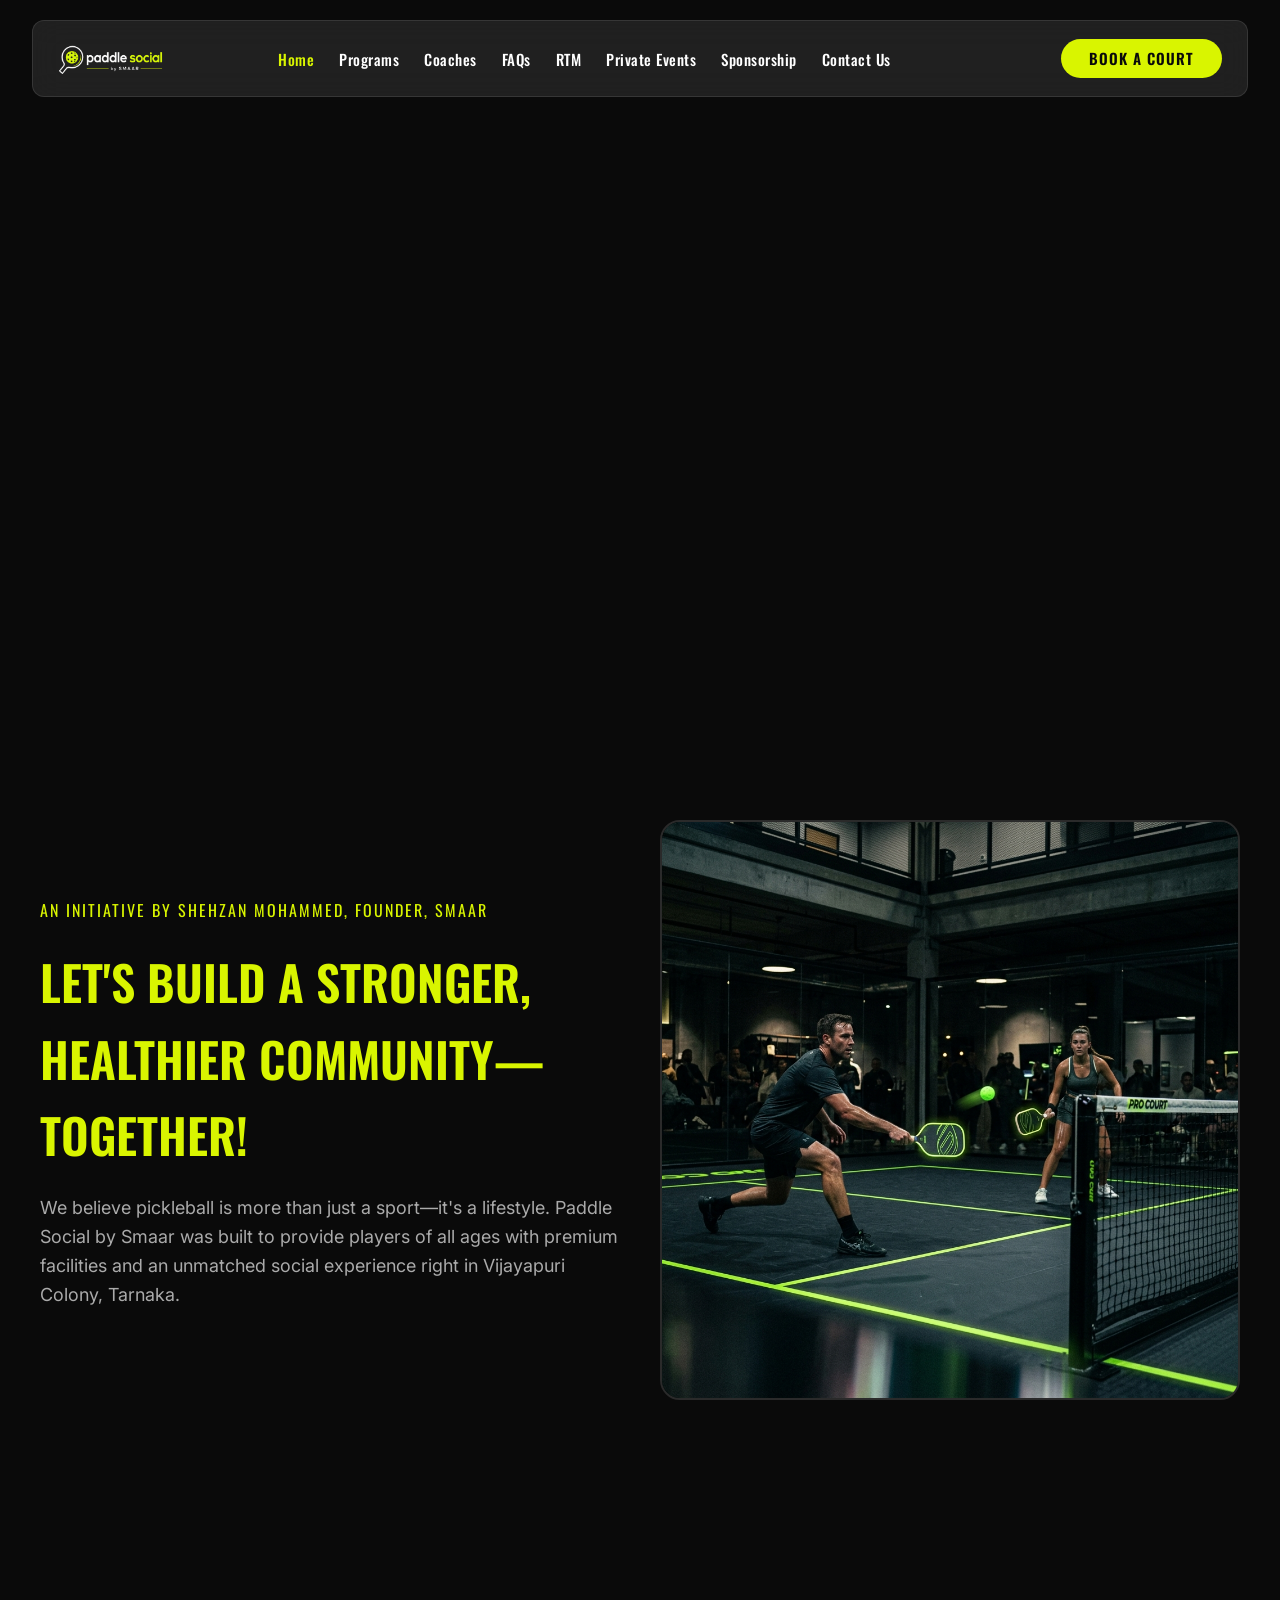
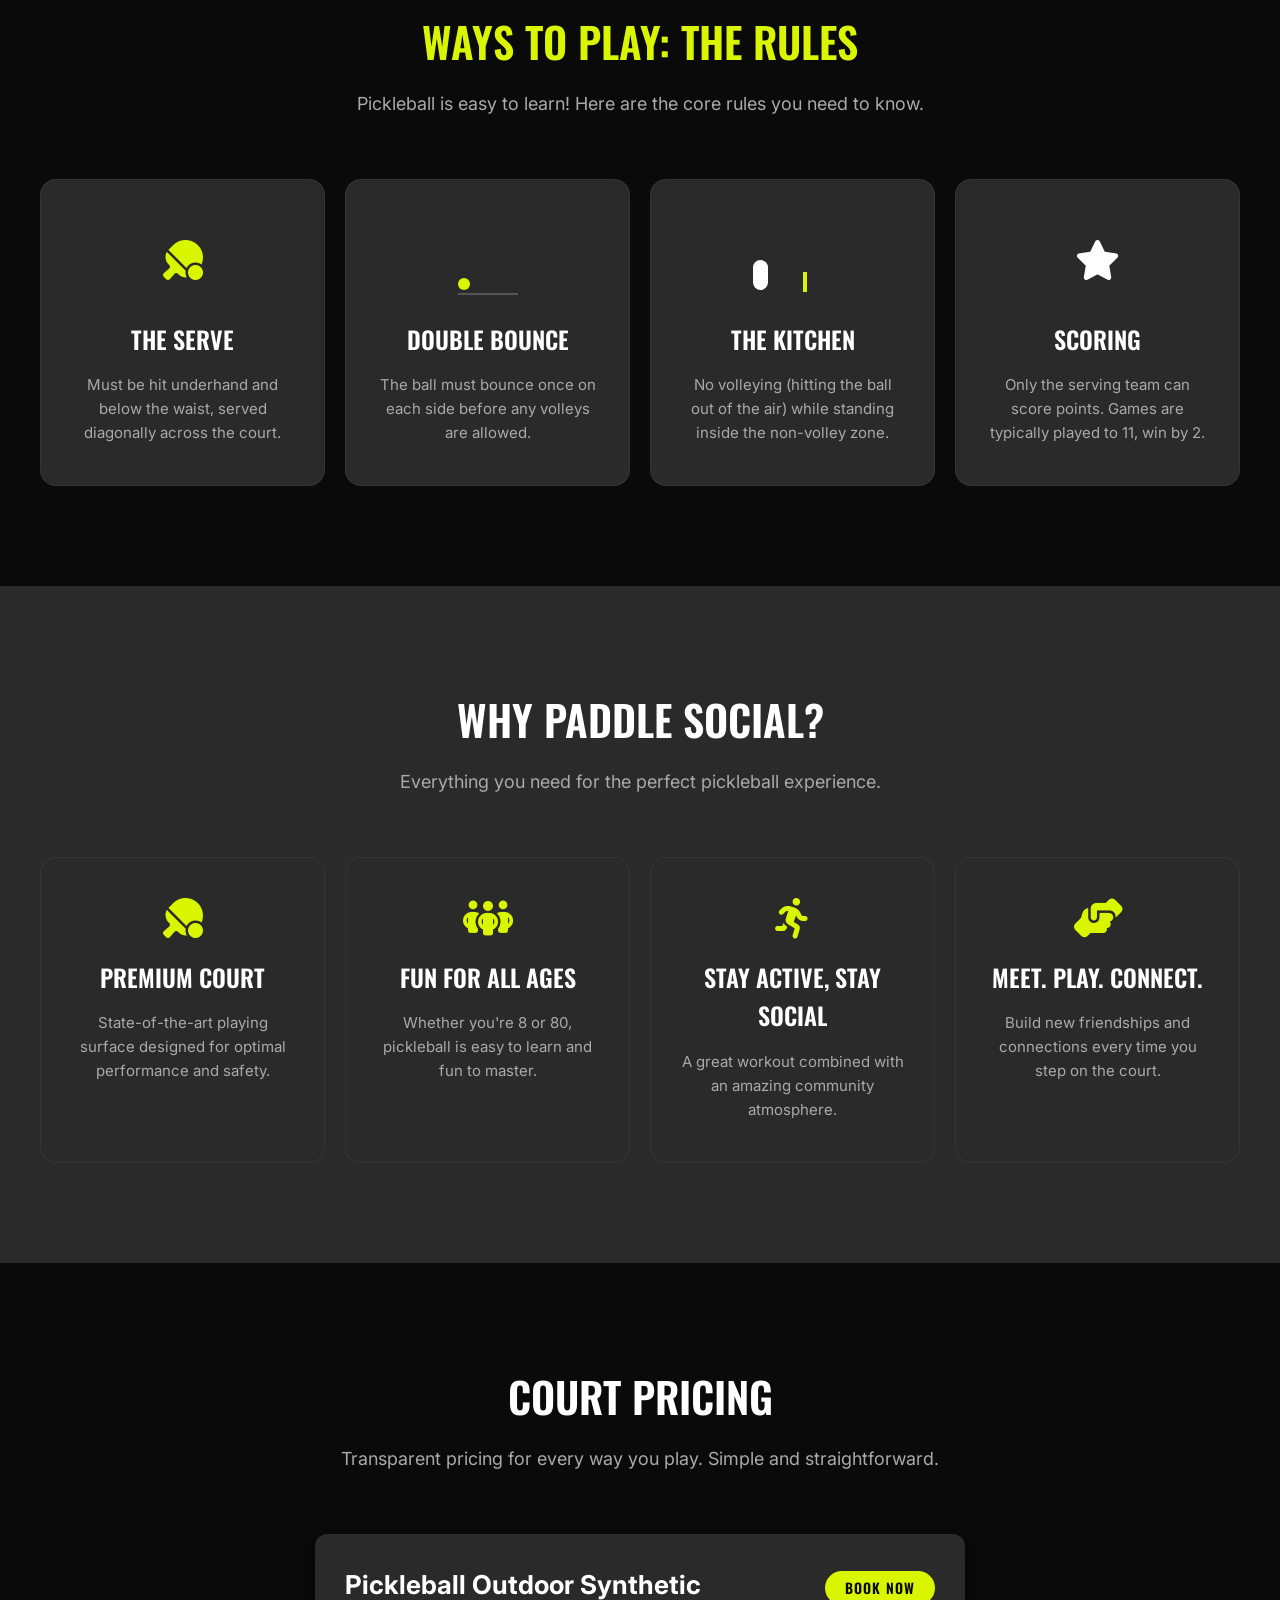
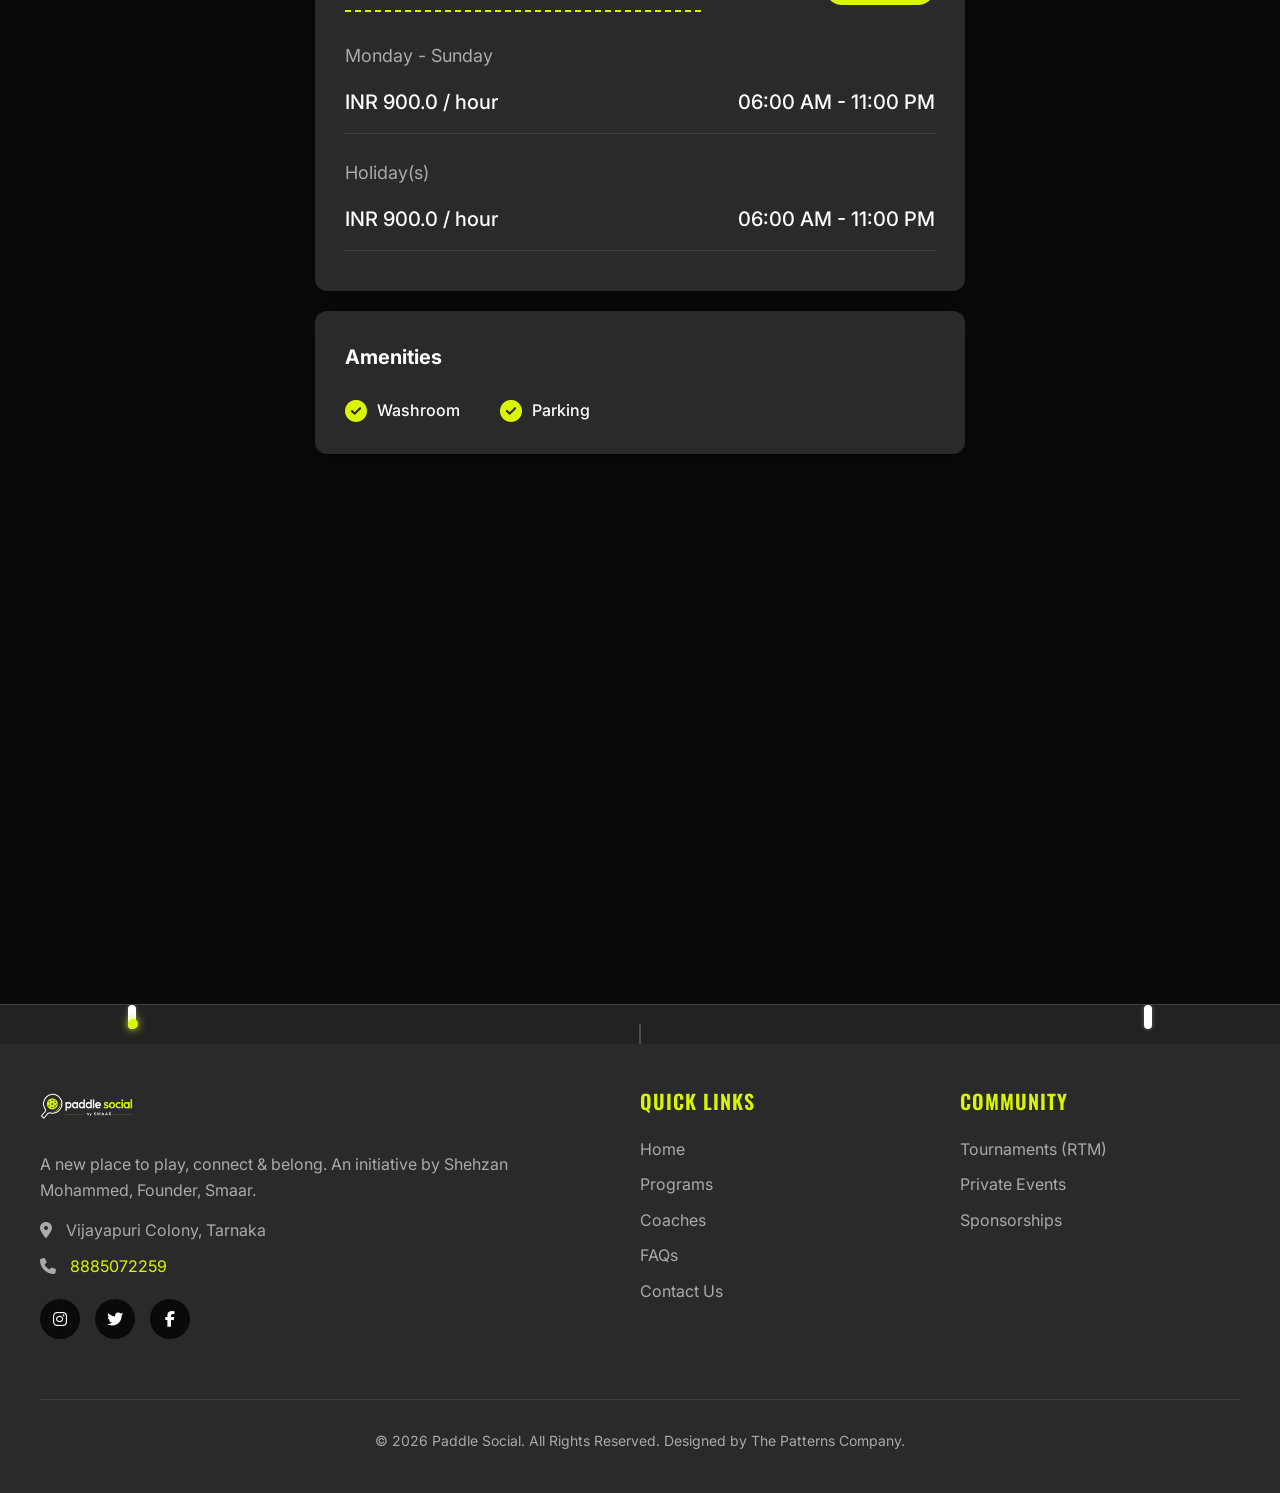
==== index.html @ cce5bf12 "jhj" ====
<!DOCTYPE html>
<html lang="en">
<head>
    <meta charset="UTF-8">
    <meta name="viewport" content="width=device-width, initial-scale=1.0">
    <title>Paddle Social by Smaar | Premier Pickleball in Secunderabad</title>
    <meta name="description" content="Something exciting is coming to our colony! Paddle Social - A new place to play, connect & belong in Vijayapuri Colony, Tarnaka, Secunderabad.">
    
    <!-- Canonical URL -->
    <link rel="canonical" href="https://paddlesocial.club/">
    
    <!-- Open Graph / Facebook -->
    <meta property="og:type" content="website">
    <meta property="og:url" content="https://paddlesocial.club/">
    <meta property="og:title" content="Paddle Social by Smaar | Premier Pickleball in Secunderabad">
    <meta property="og:description" content="Something exciting is coming to our colony! Paddle Social - A new place to play, connect & belong in Vijayapuri Colony, Tarnaka, Secunderabad.">
    <meta property="og:image" content="https://paddlesocial.club/asset/logo.png">
    
    <!-- Twitter -->
    <meta name="twitter:card" content="summary_large_image">
    <meta name="twitter:url" content="https://paddlesocial.club/">
    <meta name="twitter:title" content="Paddle Social by Smaar | Premier Pickleball in Secunderabad">
    <meta name="twitter:description" content="Something exciting is coming to our colony! Paddle Social - A new place to play, connect & belong in Vijayapuri Colony, Tarnaka, Secunderabad.">
    <meta name="twitter:image" content="https://paddlesocial.club/asset/logo.png">

<script type="application/ld+json">
{
  "@context": "https://schema.org",
  "@type": "SportsActivityLocation",
  "name": "Paddle Social by Smaar",
  "image": "https://paddlesocial.club/asset/logo.png",
  "@id": "https://paddlesocial.club",
  "url": "https://paddlesocial.club",
  "telephone": "+91-8885072259",
  "address": {
    "@type": "PostalAddress",
    "streetAddress": "Vijayapuri Colony, Tarnaka",
    "addressLocality": "Secunderabad",
    "addressRegion": "Telangana",
    "postalCode": "500017",
    "addressCountry": "IN"
  },
  "geo": {
    "@type": "GeoCoordinates",
    "latitude": 17.4299,
    "longitude": 78.5367
  },
  "priceRange": "₹"
}
</script>

    
    
    
    <!-- Favicon -->
    <link rel="icon" type="image/png" href="asset/fev.png">
    
    <!-- FontAwesome -->
    <link rel="stylesheet" href="https://cdnjs.cloudflare.com/ajax/libs/font-awesome/6.5.1/css/all.min.css">
    
    <!-- Custom CSS -->
    <link rel="stylesheet" href="index.css">
    
    <!-- Custom JS -->
    <script src="main.js" defer></script>
</head>
<body>

    <!-- Header -->
    <header class="header">
        <a href="index.html" class="header-logo"><img src="asset/logo.png" alt="Paddle Social"></a>
        <nav class="header-nav">
            <a href="index.html" class="active">Home</a>
            <a href="programs.html">Programs</a>
            <a href="coaches.html">Coaches</a>
            <a href="faqs.html">FAQs</a>
            <a href="rtm.html">RTM</a>
            <a href="private-events.html">Private Events</a>
            <a href="sponsor.html">Sponsorship</a>
            <a href="contact.html">Contact Us</a>
        </nav>
        <button class="mobile-menu-btn" aria-label="Open menu">
            <i class="fa-solid fa-bars"></i>
        </button>
        <div style="margin-left: auto;" class="desktop-only-btn"><a href="booking.html" class="btn btn-primary">Book a Court</a></div>
    </header>

    <!-- Mobile Navigation -->
    <div class="mobile-nav" id="mobileNav">
        <button class="mobile-nav-close" aria-label="Close menu">
            <i class="fa-solid fa-xmark"></i>
        </button>
        <a href="index.html" class="active">Home</a>
        <a href="programs.html">Programs</a>
        <a href="coaches.html">Coaches</a>
        <a href="faqs.html">FAQs</a>
        <a href="rtm.html">RTM</a>
        <a href="private-events.html">Private Events</a>
        <a href="sponsor.html">Sponsorship</a>
        <a href="contact.html">Contact Us</a>
        <a href="booking.html" class="btn btn-primary" style="margin-top: 20px;">Book a Court</a>
    </div>

    <section class="hero">
        <div class="hero-bg">
            <video autoplay muted loop playsinline class="hero-video">
                <source src="asset/herosection.mp4" type="video/mp4">
            </video>
        </div>
        <div class="hero-overlay"></div>
    </section>

    <!-- About Section -->
    <section class="section">
        <div class="container">
            <div class="grid-2" style="align-items: center;">
                <div>
                    <span class="hero-label" style="border:none; padding:0; font-size:16px;">An initiative by Shehzan Mohammed, Founder, Smaar</span>
                    <h2 style="font-size: 48px; margin-bottom: 20px; color: var(--neon-lime);">Let's Build a Stronger, Healthier Community—Together!</h2>
                    <p style="font-size: 18px; color: var(--text-gray); margin-bottom: 20px;">
                        We believe pickleball is more than just a sport—it's a lifestyle. Paddle Social by Smaar was built to provide players of all ages with premium facilities and an unmatched social experience right in Vijayapuri Colony, Tarnaka.
                    </p>
                </div>
                <div>
                    <img src="asset/about_pickleball.png" alt="Playing Pickleball" style="width: 100%; border-radius: 20px; border: 2px solid var(--dark-gray);">
                </div>
            </div>
        </div>
    </section>

    <!-- Ways to Play Section -->
    <section class="section" id="how-to-play" style="background-color: var(--black);">
        <div class="container">
            <div class="section-header">
                <h2 style="color: var(--neon-lime);">Ways to Play: The Rules</h2>
                <p>Pickleball is easy to learn! Here are the core rules you need to know.</p>
            </div>
            <div class="grid-4" style="text-align: center;">
                <div class="card rule-card">
                    <div class="rule-icon-container">
                        <i class="fa-solid fa-table-tennis-paddle-ball anim-serve"></i>
                    </div>
                    <h3>The Serve</h3>
                    <p>Must be hit underhand and below the waist, served diagonally across the court.</p>
                </div>
                <div class="card rule-card">
                    <div class="rule-icon-container">
                        <div class="anim-double-bounce">
                           <div class="ball"></div>
                           <div class="floor"></div>
                        </div>
                    </div>
                    <h3>Double Bounce</h3>
                    <p>The ball must bounce once on each side before any volleys are allowed.</p>
                </div>
                <div class="card rule-card">
                    <div class="rule-icon-container">
                        <div class="anim-kitchen">
                           <div class="player"></div>
                           <div class="kitchen-line"></div>
                        </div>
                    </div>
                    <h3>The Kitchen</h3>
                    <p>No volleying (hitting the ball out of the air) while standing inside the non-volley zone.</p>
                </div>
                <div class="card rule-card">
                    <div class="rule-icon-container">
                        <i class="fa-solid fa-star anim-score"></i>
                    </div>
                    <h3>Scoring</h3>
                    <p>Only the serving team can score points. Games are typically played to 11, win by 2.</p>
                </div>
            </div>
        </div>
    </section>

    <!-- Ways to Play / Programs -->
    <section class="section" id="features" style="background-color: var(--dark-gray);">
        <div class="container">
            <div class="section-header">
                <h2>Why Paddle Social?</h2>
                <p>Everything you need for the perfect pickleball experience.</p>
            </div>
            <div class="grid-4" style="text-align: center;">
                <div class="card">
                    <i class="fa-solid fa-table-tennis-paddle-ball card-icon"></i>
                    <h3>Premium Court</h3>
                    <p>State-of-the-art playing surface designed for optimal performance and safety.</p>
                </div>
                <div class="card">
                    <i class="fa-solid fa-people-group card-icon"></i>
                    <h3>Fun For All Ages</h3>
                    <p>Whether you're 8 or 80, pickleball is easy to learn and fun to master.</p>
                </div>
                <div class="card">
                    <i class="fa-solid fa-person-running card-icon"></i>
                    <h3>Stay Active, Stay Social</h3>
                    <p>A great workout combined with an amazing community atmosphere.</p>
                </div>
                <div class="card">
                    <i class="fa-solid fa-handshake-angle card-icon"></i>
                    <h3>Meet. Play. Connect.</h3>
                    <p>Build new friendships and connections every time you step on the court.</p>
                </div>
            </div>
        </div>
    </section>

    <!-- Court Pricing Section -->
    <section class="section" id="pricing" style="background-color: var(--black);">
        <div class="container">
            <div class="section-header">
                <h2>Court Pricing</h2>
                <p>Transparent pricing for every way you play. Simple and straightforward.</p>
            </div>
            
            <div style="max-width: 650px; margin: 0 auto;">
                <div class="pricing-table-container" style="padding: 30px; background-color: #2a2a2a; color: var(--white); border: none; margin-bottom: 20px;">
                    <div style="display: flex; justify-content: space-between; align-items: flex-start; flex-wrap: wrap; gap: 15px; margin-bottom: 30px;">
                        <h3 style="font-family: 'Inter', sans-serif; font-size: 26px; font-weight: 700; text-transform: none; border-bottom: 2px dashed var(--neon-lime); margin: 0; padding-bottom: 5px;">Pickleball Outdoor Synthetic</h3>
                        <a href="https://playo.co/venues/secunderabad/paddle-social-by-smaar-secunderabad-hyderabad" target="_blank" class="btn btn-primary" style="font-size: 14px; padding: 10px 20px; white-space: nowrap;">Book Now</a>
                    </div>
                    
                    <div style="margin-bottom: 25px;">
                        <div style="font-size: 18px; margin-bottom: 15px; color: #aaaaaa;">Monday - Sunday</div>
                        <div style="display: flex; justify-content: space-between; border-bottom: 1px solid rgba(255,255,255,0.1); padding-bottom: 15px;">
                            <div style="font-size: 20px; font-weight: 500;">INR 900.0 / hour</div>
                            <div style="font-size: 20px; font-weight: 500;">06:00 AM - 11:00 PM</div>
                        </div>
                    </div>

                    <div style="margin-bottom: 10px;">
                        <div style="font-size: 18px; margin-bottom: 15px; color: #aaaaaa;">Holiday(s)</div>
                        <div style="display: flex; justify-content: space-between; border-bottom: 1px solid rgba(255,255,255,0.1); padding-bottom: 15px;">
                            <div style="font-size: 20px; font-weight: 500;">INR 900.0 / hour</div>
                            <div style="font-size: 20px; font-weight: 500;">06:00 AM - 11:00 PM</div>
                        </div>
                    </div>
                </div>

                <div class="pricing-table-container" style="padding: 30px; background-color: #2a2a2a; color: var(--white); border: none;">
                    <h3 style="font-family: 'Inter', sans-serif; font-size: 20px; font-weight: 700; text-transform: none; margin-bottom: 25px; margin-top: 0;">Amenities</h3>
                    
                    <div style="display: flex; justify-content: flex-start; align-items: center; flex-wrap: wrap; gap: 40px;">
                        <div style="display: flex; align-items: center; gap: 10px; font-size: 16px; font-weight: 500;">
                            <i class="fa-solid fa-circle-check" style="color: var(--neon-lime); font-size: 22px;"></i>
                            Washroom
                        </div>
                        <div style="display: flex; align-items: center; gap: 10px; font-size: 16px; font-weight: 500;">
                            <i class="fa-solid fa-circle-check" style="color: var(--neon-lime); font-size: 22px;"></i>
                            Parking
                        </div>
                    </div>
                </div>
            </div>
        </div>
    </section>

    <!-- Memberships Section
    <section class="section" id="memberships">
        <div class="container">
            <div class="section-header">
                <h2>Membership Plans</h2>
                <p>Join the club to unlock exclusive perks, early booking access, and discounted rates.</p>
            </div>
            <div class="grid-2" style="max-width: 1000px; margin: 0 auto; gap: 30px;">
                <div class="card" style="background-color: #2a2a2a; border: none; text-align: center; padding: 50px 40px; border-radius: 16px; display: flex; flex-direction: column;">
                    <div style="margin-bottom: 25px;">
                        <h3 style="font-family: 'Oswald', sans-serif; font-size: 24px; letter-spacing: 1px; color: var(--white); margin: 0;">THE RALLY PLAN</h3>
                    </div>
                    <div style="font-family: 'Oswald', sans-serif; font-size: 72px; font-weight: bold; margin-bottom: 35px; color: var(--white); line-height: 1;">₹999<span style="font-size: 20px; color: #aaaaaa; font-family: 'Inter', sans-serif; font-weight: 500; letter-spacing: 0;">/month</span></div>
                    <ul style="list-style: none; text-align: left; margin-bottom: 40px; color: #aaaaaa; font-size: 16px;">
                        <li style="margin-bottom: 22px;"><i class="fa-solid fa-check" style="color: var(--neon-lime); margin-right: 15px; font-size: 14px;"></i> 7-day advanced booking</li>
                        <li style="margin-bottom: 22px;"><i class="fa-solid fa-check" style="color: var(--neon-lime); margin-right: 15px; font-size: 14px;"></i> 10% off court rentals</li>
                        <li style="margin-bottom: 22px;"><i class="fa-solid fa-check" style="color: var(--neon-lime); margin-right: 15px; font-size: 14px;"></i> Free paddle rentals</li>
                    </ul>
                    <div style="margin-top: auto;">
                        <a href="#" class="btn btn-outline" style="width: 100%; font-size: 16px; border: 1px solid var(--neon-lime); color: var(--neon-lime); background: transparent; padding: 15px 0;">COMING SOON</a>
                    </div>
                </div>

                <div class="card" style="background-color: var(--black); border: 2px solid var(--neon-lime); text-align: center; padding: 50px 40px; border-radius: 16px; display: flex; flex-direction: column;">
                    <div style="margin-bottom: 25px;">
                        <div style="background-color: var(--neon-lime); color: var(--black); padding: 8px 18px; border-radius: 30px; display: inline-block; font-size: 13px; font-weight: 700; text-transform: uppercase; margin-bottom: 15px;">Most Popular</div>
                        <h3 style="font-family: 'Oswald', sans-serif; font-size: 24px; letter-spacing: 1px; color: var(--white); margin: 0;">THE SMASH PLAN</h3>
                    </div>
                    <div style="font-family: 'Oswald', sans-serif; font-size: 72px; font-weight: bold; margin-bottom: 35px; color: var(--neon-lime); line-height: 1;">₹1499<span style="font-size: 20px; color: #aaaaaa; font-family: 'Inter', sans-serif; font-weight: 500; letter-spacing: 0;">/month</span></div>
                    <ul style="list-style: none; text-align: left; margin-bottom: 40px; color: #aaaaaa; font-size: 16px;">
                        <li style="margin-bottom: 22px;"><i class="fa-solid fa-check" style="color: var(--neon-lime); margin-right: 15px; font-size: 14px;"></i> 14-day advanced booking</li>
                        <li style="margin-bottom: 22px;"><i class="fa-solid fa-check" style="color: var(--neon-lime); margin-right: 15px; font-size: 14px;"></i> 20% off court rentals</li>
                        <li style="margin-bottom: 22px;"><i class="fa-solid fa-check" style="color: var(--neon-lime); margin-right: 15px; font-size: 14px;"></i> Unlimited Open Play access</li>
                        <li style="margin-bottom: 22px;"><i class="fa-solid fa-check" style="color: var(--neon-lime); margin-right: 15px; font-size: 14px;"></i> Priority registration for clinics</li>
                    </ul>
                    <div style="margin-top: auto;">
                        <a href="#" class="btn btn-primary" style="width: 100%; font-size: 16px; background-color: var(--neon-lime); color: var(--black); padding: 15px 0; border: none; box-shadow: 0 0 25px rgba(217, 245, 0, 0.4);">COMING SOON</a>
                    </div>
                </div>
            </div>
        </div>
    </section>
    -->

    <!-- Map Section -->
    <section style="width: 100%; height: 450px; display: block; filter: grayscale(20%) contrast(1.1);">
        <iframe src="https://www.google.com/maps/embed?pb=!1m18!1m12!1m3!1d3806.607779609046!2d78.5314286!3d17.4306006!2m3!1f0!2f0!3f0!3m2!1i1024!2i768!4f13.1!3m3!1m2!1s0x3bcb99148d202be5%3A0x87f5ff1d2b59a7ea!2sPaddle%20Social%20by%20Smaar!5e0!3m2!1sen!2sin!4v1783933808027!5m2!1sen!2sin" width="100%" height="450" style="border:0;" allowfullscreen="" loading="lazy" referrerpolicy="strict-origin-when-cross-origin"></iframe>
    </section>

    <!-- Footer -->
        <footer class="footer">
        <div class="pickleball-animation">
            <div class="paddle left-paddle"></div>
            <div class="net"></div>
            <div class="paddle right-paddle"></div>
            <div class="ball"><div class="ball-inner"></div></div>
        </div>
        <div class="container">
            <div class="footer-grid">
                <div class="footer-col">
                    <img src="asset/logo.png" alt="Paddle Social by Smaar" style="height: 40px; margin-bottom: 20px;">
                    <p>A new place to play, connect & belong. An initiative by Shehzan Mohammed, Founder, Smaar.</p>
                    <div style="margin-top: 15px; color: var(--neon-lime);">
                        <p><i class="fa-solid fa-location-dot" style="margin-right: 10px;"></i> Vijayapuri Colony, Tarnaka</p>
                        <p><i class="fa-solid fa-phone" style="margin-right: 10px;"></i> <a href="tel:8885072259" style="color: var(--neon-lime);">8885072259</a></p>
                    </div>
                    <div class="social-links">
                        <a href="#"><i class="fa-brands fa-instagram"></i></a>
                        <a href="#"><i class="fa-brands fa-twitter"></i></a>
                        <a href="#"><i class="fa-brands fa-facebook-f"></i></a>
                    </div>
                </div>
                <div class="footer-col">
                    <h4>Quick Links</h4>
                    <ul class="footer-links">
                        <li><a href="index.html">Home</a></li>
                        <li><a href="programs.html">Programs</a></li>
                        <li><a href="coaches.html">Coaches</a></li>
                        <li><a href="faqs.html">FAQs</a></li>
                        <li><a href="contact.html">Contact Us</a></li>
                    </ul>
                </div>
                <div class="footer-col">
                    <h4>Community</h4>
                    <ul class="footer-links">
                        <li><a href="rtm.html">Tournaments (RTM)</a></li>
                        <li><a href="private-events.html">Private Events</a></li>
                        <li><a href="sponsor.html">Sponsorships</a></li>
                    </ul>
                </div>
            </div>
            <div class="footer-bottom">
                &copy; 2026 Paddle Social. All Rights Reserved. Designed by <a href="https://thepatternscompany.com/" style="color: var(--text-gray); text-decoration: none; transition: color 0.3s;" onmouseover="this.style.color='var(--neon-lime)'" onmouseout="this.style.color='var(--text-gray)'">The Patterns Company.</a>
            </div>
        </div>
    </footer>

</body>
</html>
---- index.css ----
@import url('https://fonts.googleapis.com/css2?family=Inter:wght@300;400;500;600;700&family=Oswald:wght@400;500;600;700&display=swap');

:root {
  --neon-lime: #D9F500;
  --white: #FFFFFF;
  --black: #0A0A0A;
  --dark-gray: #2A2A2A;
  --text-gray: #AAAAAA;
}

* {
  margin: 0;
  padding: 0;
  box-sizing: border-box;
}

body {
  font-family: 'Inter', sans-serif;
  color: var(--white);
  background-color: var(--black);
  line-height: 1.6;
  overflow-y: scroll;
}

/* Typography */
h1, h2, h3, h4, h5, h6 {
  font-family: 'Oswald', sans-serif;
  text-transform: uppercase;
  font-weight: 600;
}

a {
  text-decoration: none;
  color: var(--white);
  transition: all 0.3s ease;
}

/* Header */
.header {
  position: fixed;
  top: 20px;
  left: 0;
  right: 0;
  margin: 0 auto;
  width: 95%;
  max-width: 1320px;
  display: flex;
  align-items: center;
  justify-content: space-between;
  gap: 20px;
  padding: 15px 25px;
  border-radius: 12px;
  background: rgba(42, 42, 42, 0.7);
  backdrop-filter: blur(15px);
  -webkit-backdrop-filter: blur(15px);
  z-index: 1000;
  border: 1px solid rgba(255, 255, 255, 0.1);
}

.header-logo {
  display: flex;
  align-items: center;
  flex: 0 0 200px;
}

.header-logo img {
  height: 45px;
  width: auto;
  object-fit: contain;
  object-position: left center;
}

.header-nav {
  display: flex;
  gap: 25px;
  flex: 0 0 auto;
  align-items: center;
  flex-wrap: wrap;
  justify-content: center;
}

.header-nav a {
  font-family: 'Oswald', sans-serif;
  font-weight: 500;
  font-size: 15px;
  letter-spacing: 0.5px;
}

.header-nav a:hover,
.header-nav a.active {
  color: var(--neon-lime);
}

/* Buttons */
.btn {
  font-family: 'Oswald', sans-serif;
  font-weight: 600;
  font-size: 15px;
  line-height: 1;
  text-transform: uppercase;
  letter-spacing: 1px;
  padding: 12px 28px;
  border-radius: 50px;
  display: inline-flex;
  align-items: center;
  justify-content: center;
  align-self: center;
  cursor: pointer;
  border: none;
  text-align: center;
  transition: transform 0.2s, box-shadow 0.2s;
}

.btn:active {
  transform: scale(0.98);
}

.btn-primary {
  background-color: var(--neon-lime);
  color: var(--black);
}

.btn-primary:hover {
  box-shadow: 0 0 15px rgba(217, 245, 0, 0.5);
  color: var(--black);
}

.btn-outline {
  background-color: transparent;
  border: 1px solid var(--neon-lime);
  color: var(--neon-lime);
}

.btn-outline:hover {
  background-color: var(--neon-lime);
  color: var(--black);
}

/* Mobile Menu */
.mobile-menu-btn {
  display: none;
  background: none;
  border: none;
  color: var(--white);
  font-size: 24px;
  cursor: pointer;
}

.mobile-nav {
  position: fixed;
  top: 0;
  left: 0;
  width: 100%;
  height: 100vh;
  background-color: rgba(10, 10, 10, 0.98);
  z-index: 2000;
  display: flex;
  flex-direction: column;
  justify-content: center;
  align-items: center;
  gap: 25px;
  transform: translateY(-100%);
  transition: transform 0.4s ease-in-out;
}

.mobile-nav.open {
  transform: translateY(0);
}

.mobile-nav-close {
  position: absolute;
  top: 30px;
  right: 30px;
  background: none;
  border: none;
  color: var(--white);
  font-size: 32px;
  cursor: pointer;
}

.mobile-nav a {
  font-family: 'Oswald', sans-serif;
  font-size: 24px;
  text-transform: uppercase;
}

.mobile-nav a:hover,
.mobile-nav a.active {
  color: var(--neon-lime);
}

/* Hero Sections */
.hero {
  position: relative;
  min-height: 80vh;
  display: flex;
  align-items: center;
  justify-content: center;
  text-align: center;
  padding: 160px 20px 80px;
  overflow: hidden;
}

.hero-bg {
  position: absolute;
  top: 0;
  left: 0;
  width: 100%;
  height: 100%;
  background-size: cover;
  background-position: center;
  z-index: -2;
  overflow: hidden;
}

.hero-video {
  width: 100%;
  height: 100%;
  object-fit: cover;
  transform: scale(1.1); /* Scales up slightly to crop out edge watermarks */
  pointer-events: none;
}

.hero-overlay {
  position: absolute;
  top: 0;
  left: 0;
  width: 100%;
  height: 100%;
  background: linear-gradient(to bottom, rgba(10,10,10,0.8), rgba(10,10,10,0.4), rgba(10,10,10,1));
  z-index: -1;
}

.hero-content {
  max-width: 900px;
}

.hero-label {
  display: inline-block;
  color: var(--neon-lime);
  border: 1px solid var(--neon-lime);
  padding: 6px 16px;
  border-radius: 30px;
  font-size: 14px;
  letter-spacing: 2px;
  margin-bottom: 20px;
  text-transform: uppercase;
  font-family: 'Oswald', sans-serif;
}

.hero h1 {
  font-size: 64px;
  line-height: 1.1;
  margin-bottom: 20px;
  text-shadow: 2px 2px 4px rgba(0,0,0,0.5);
}

.hero p {
  font-size: 20px;
  color: var(--text-gray);
  margin-bottom: 30px;
  max-width: 700px;
  margin-left: auto;
  margin-right: auto;
}

/* Sections */
.section {
  padding: 100px 20px;
}

.container {
  max-width: 1200px;
  margin: 0 auto;
}

.section-header {
  text-align: center;
  margin-bottom: 60px;
}

.section-header h2 {
  font-size: 42px;
  margin-bottom: 15px;
}

.section-header p {
  font-size: 18px;
  color: var(--text-gray);
  max-width: 600px;
  margin: 0 auto;
}

/* Grids */
.grid-3 {
  display: grid;
  grid-template-columns: repeat(3, 1fr);
  gap: 30px;
}

.grid-4 {
  display: grid;
  grid-template-columns: repeat(4, 1fr);
  gap: 20px;
}

.grid-2 {
  display: grid;
  grid-template-columns: repeat(2, 1fr);
  gap: 40px;
}

/* Cards */
.card {
  background-color: var(--dark-gray);
  border-radius: 16px;
  padding: 40px 30px;
  border: 1px solid rgba(255, 255, 255, 0.05);
  transition: transform 0.3s, border-color 0.3s;
}

.card:hover {
  transform: translateY(-5px);
  border-color: var(--neon-lime);
}

.card-icon {
  font-size: 40px;
  color: var(--neon-lime);
  margin-bottom: 20px;
}

.card h3 {
  font-size: 24px;
  margin-bottom: 15px;
}

.card p {
  color: var(--text-gray);
  font-size: 15px;
}

/* Footer */
.footer {
  background-color: var(--dark-gray);
  padding: 80px 20px 40px;
  border-top: 1px solid rgba(255, 255, 255, 0.1);
}

.footer-grid {
  display: grid;
  grid-template-columns: 2fr 1fr 1fr;
  gap: 40px;
  margin-bottom: 60px;
}

.footer-col h4 {
  font-family: 'Oswald', sans-serif;
  color: var(--neon-lime);
  margin-bottom: 20px;
  font-size: 20px;
  text-transform: uppercase;
  letter-spacing: 1px;
}

.footer-col p {
  color: var(--text-gray);
  margin-bottom: 10px;
}

.footer-links {
  list-style: none;
}

.footer-links li {
  margin-bottom: 10px;
}

.footer-links a {
  color: var(--text-gray);
}

.footer-links a:hover {
  color: var(--neon-lime);
}

.social-links {
  display: flex;
  gap: 15px;
  margin-top: 20px;
}

.social-links a {
  display: flex;
  align-items: center;
  justify-content: center;
  width: 40px;
  height: 40px;
  border-radius: 50%;
  background-color: var(--black);
  color: var(--white);
  transition: background-color 0.3s, color 0.3s;
}

.social-links a:hover {
  background-color: var(--neon-lime);
  color: var(--black);
}

.footer-bottom {
  text-align: center;
  padding-top: 30px;
  border-top: 1px solid rgba(255, 255, 255, 0.1);
  color: var(--text-gray);
  font-size: 14px;
}

/* Responsive Design */
@media (max-width: 1200px) {
  .header-nav {
    gap: 10px;
  }
  .header-nav a {
    font-size: 13px;
  }
  .header-logo {
    flex: 0 1 180px;
  }
  .btn {
    padding: 8px 16px;
    font-size: 13px;
  }
}

@media (max-width: 992px) {
  .header-nav, .desktop-only-btn {
    display: none;
  }
  .mobile-menu-btn {
    display: block;
  }
  .grid-4 {
    grid-template-columns: repeat(2, 1fr);
  }
  .hero h1 {
    font-size: 50px;
  }
}

@media (max-width: 768px) {
  .grid-3 {
    grid-template-columns: 1fr;
  }
  .grid-2 {
    grid-template-columns: 1fr;
  }
  .footer-grid {
    grid-template-columns: 1fr 1fr;
  }
  .footer-col:first-child {
    grid-column: span 2;
  }
  .hero h1 {
    font-size: 40px;
  }
  .hero p {
    font-size: 16px;
  }
  .section {
    padding: 60px 20px;
  }
}

/* Pickleball Footer Animation */
.footer {
  position: relative;
}

.pickleball-animation {
  position: absolute;
  top: 0;
  left: 0;
  width: 100%;
  height: 40px;
  overflow: hidden;
  background-color: rgba(0, 0, 0, 0.2);
  border-bottom: 1px solid rgba(255, 255, 255, 0.05);
}

.pickleball-animation .net {
  position: absolute;
  left: 50%;
  bottom: 0;
  width: 2px;
  height: 20px;
  background-color: rgba(255, 255, 255, 0.2);
  transform: translateX(-50%);
}

.pickleball-animation .paddle {
  position: absolute;
  width: 8px;
  height: 24px;
  background-color: var(--white);
  border-radius: 4px;
  box-shadow: 0 0 5px rgba(255,255,255,0.3);
}

.pickleball-animation .left-paddle {
  left: 10%;
  animation: paddleHitLeft 3s infinite;
  transform-origin: bottom center;
}

.pickleball-animation .right-paddle {
  right: 10%;
  animation: paddleHitRight 3s infinite;
  animation-delay: -1.5s;
  transform-origin: bottom center;
}

.pickleball-animation .ball {
  position: absolute;
  left: 10%;
  bottom: 15px;
  animation: ballX 1.5s infinite linear alternate;
}

.pickleball-animation .ball-inner {
  width: 10px;
  height: 10px;
  background-color: var(--neon-lime);
  border-radius: 50%;
  box-shadow: 0 0 10px var(--neon-lime);
  position: absolute;
  bottom: 0;
  animation: ballY 0.75s infinite ease-out alternate;
}

@keyframes ballX {
  0% { left: calc(10% + 8px); }
  100% { left: calc(90% - 10px); }
}

@keyframes ballY {
  0% { transform: translateY(0); }
  100% { transform: translateY(-25px); }
}

@keyframes paddleHitLeft {
  0% { bottom: 12px; transform: rotate(30deg); }
  15% { transform: rotate(0deg); }
  50% { bottom: 2px; transform: rotate(0deg); }
  85% { bottom: 12px; transform: rotate(-30deg); }
  100% { bottom: 12px; transform: rotate(30deg); }
}

@keyframes paddleHitRight {
  0% { bottom: 12px; transform: rotate(-30deg); }
  15% { transform: rotate(0deg); }
  50% { bottom: 2px; transform: rotate(0deg); }
  85% { bottom: 12px; transform: rotate(30deg); }
  100% { bottom: 12px; transform: rotate(-30deg); }
}

/* Ways to Play Animations */
.rule-card {
  transition: transform 0.3s, box-shadow 0.3s;
  overflow: hidden;
  position: relative;
}

.rule-card:hover {
  transform: translateY(-10px);
  box-shadow: 0 10px 20px rgba(217, 245, 0, 0.1);
}

.rule-icon-container {
  height: 80px;
  display: flex;
  align-items: center;
  justify-content: center;
  margin-bottom: 20px;
  position: relative;
}

.anim-serve {
  font-size: 40px;
  color: var(--neon-lime);
  animation: serveAnim 2s infinite ease-in-out;
}
@keyframes serveAnim {
  0% { transform: translateY(0) rotate(0deg); }
  50% { transform: translateY(-20px) rotate(45deg); }
  100% { transform: translateY(0) rotate(0deg); }
}

.anim-double-bounce {
  position: relative;
  width: 60px;
  height: 60px;
}
.anim-double-bounce .ball {
  width: 12px;
  height: 12px;
  background-color: var(--neon-lime);
  border-radius: 50%;
  position: absolute;
  left: 0;
  bottom: 0;
  animation: doubleBounceAnim 2s infinite linear;
}
.anim-double-bounce .floor {
  position: absolute;
  bottom: -5px;
  left: 0;
  width: 100%;
  height: 2px;
  background-color: rgba(255,255,255,0.2);
}
@keyframes doubleBounceAnim {
  0% { left: 0%; bottom: 40px; animation-timing-function: ease-in; opacity: 1;}
  25% { left: 33%; bottom: 0px; animation-timing-function: ease-out; opacity: 1;}
  50% { left: 66%; bottom: 20px; animation-timing-function: ease-in; opacity: 1;}
  75% { left: 100%; bottom: 0px; animation-timing-function: ease-out; opacity: 1;}
  90% { left: 120%; bottom: 10px; opacity: 0; }
  100% { left: 120%; bottom: 10px; opacity: 0; }
}

.anim-kitchen {
  position: relative;
  width: 80px;
  height: 60px;
}
.anim-kitchen .player {
  position: absolute;
  bottom: 0;
  left: 0;
  width: 15px;
  height: 30px;
  background-color: var(--white);
  border-radius: 8px;
  animation: kitchenAnim 3s infinite ease-in-out;
}
.anim-kitchen .kitchen-line {
  position: absolute;
  bottom: -2px;
  left: 50px;
  width: 4px;
  height: 20px;
  background-color: var(--neon-lime);
}
@keyframes kitchenAnim {
  0% { left: 0; }
  40% { left: 30px; }
  50% { left: 30px; transform: rotate(15deg); }
  60% { left: 30px; transform: rotate(0deg); }
  100% { left: 0; }
}

.anim-score {
  font-size: 40px;
  color: var(--white);
  animation: scoreAnim 2s infinite alternate;
}
@keyframes scoreAnim {
  0% { color: var(--white); text-shadow: none; transform: scale(1); }
  100% { color: var(--neon-lime); text-shadow: 0 0 20px var(--neon-lime); transform: scale(1.2); }
}

/* Pricing Tables */
.pricing-table-container {
  background-color: var(--dark-gray);
  border-radius: 12px;
  overflow: hidden;
  box-shadow: 0 4px 15px rgba(0,0,0,0.5);
  border: 1px solid rgba(255, 255, 255, 0.05);
}

.pricing-table-header {
  padding: 20px;
  display: flex;
  justify-content: space-between;
  align-items: center;
  border-bottom: 2px solid var(--neon-lime);
  background-color: rgba(255, 255, 255, 0.02);
}

.pricing-table-header h3 {
  margin: 0;
  font-family: 'Oswald', sans-serif;
  text-transform: uppercase;
  letter-spacing: 1px;
}

.pricing-table-header span {
  font-size: 14px;
  color: var(--text-gray);
}

.pricing-table {
  width: 100%;
  border-collapse: collapse;
}

.pricing-table th, .pricing-table td {
  padding: 15px 20px;
  text-align: right;
  border-bottom: 1px solid rgba(255, 255, 255, 0.05);
}

.pricing-table th:first-child, .pricing-table td:first-child {
  text-align: left;
}

.pricing-table th {
  text-transform: uppercase;
  font-size: 12px;
  letter-spacing: 1px;
  color: var(--text-gray);
  font-weight: 600;
}

.pricing-table td {
  font-size: 16px;
}

.pricing-table td.highlight {
  color: var(--neon-lime);
  font-weight: 700;
}

.pricing-table tr:last-child td {
  border-bottom: none;
}
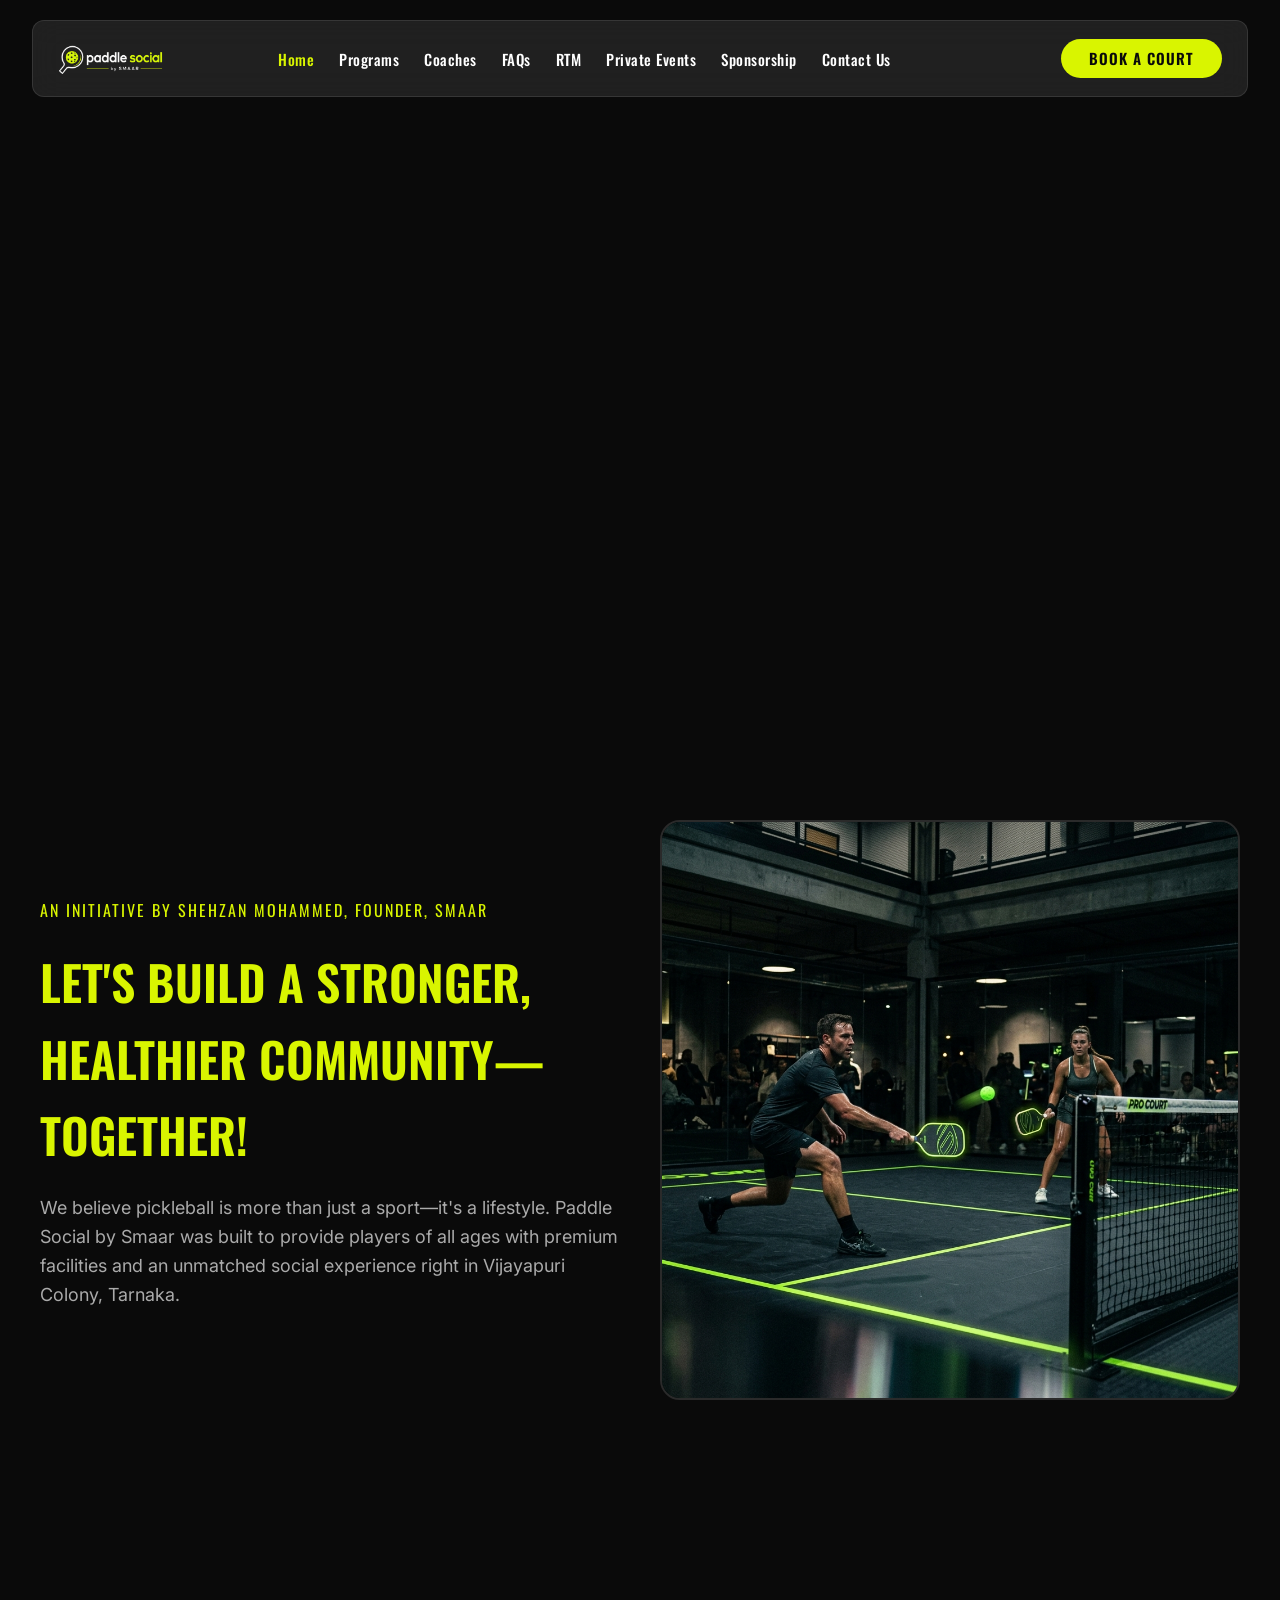
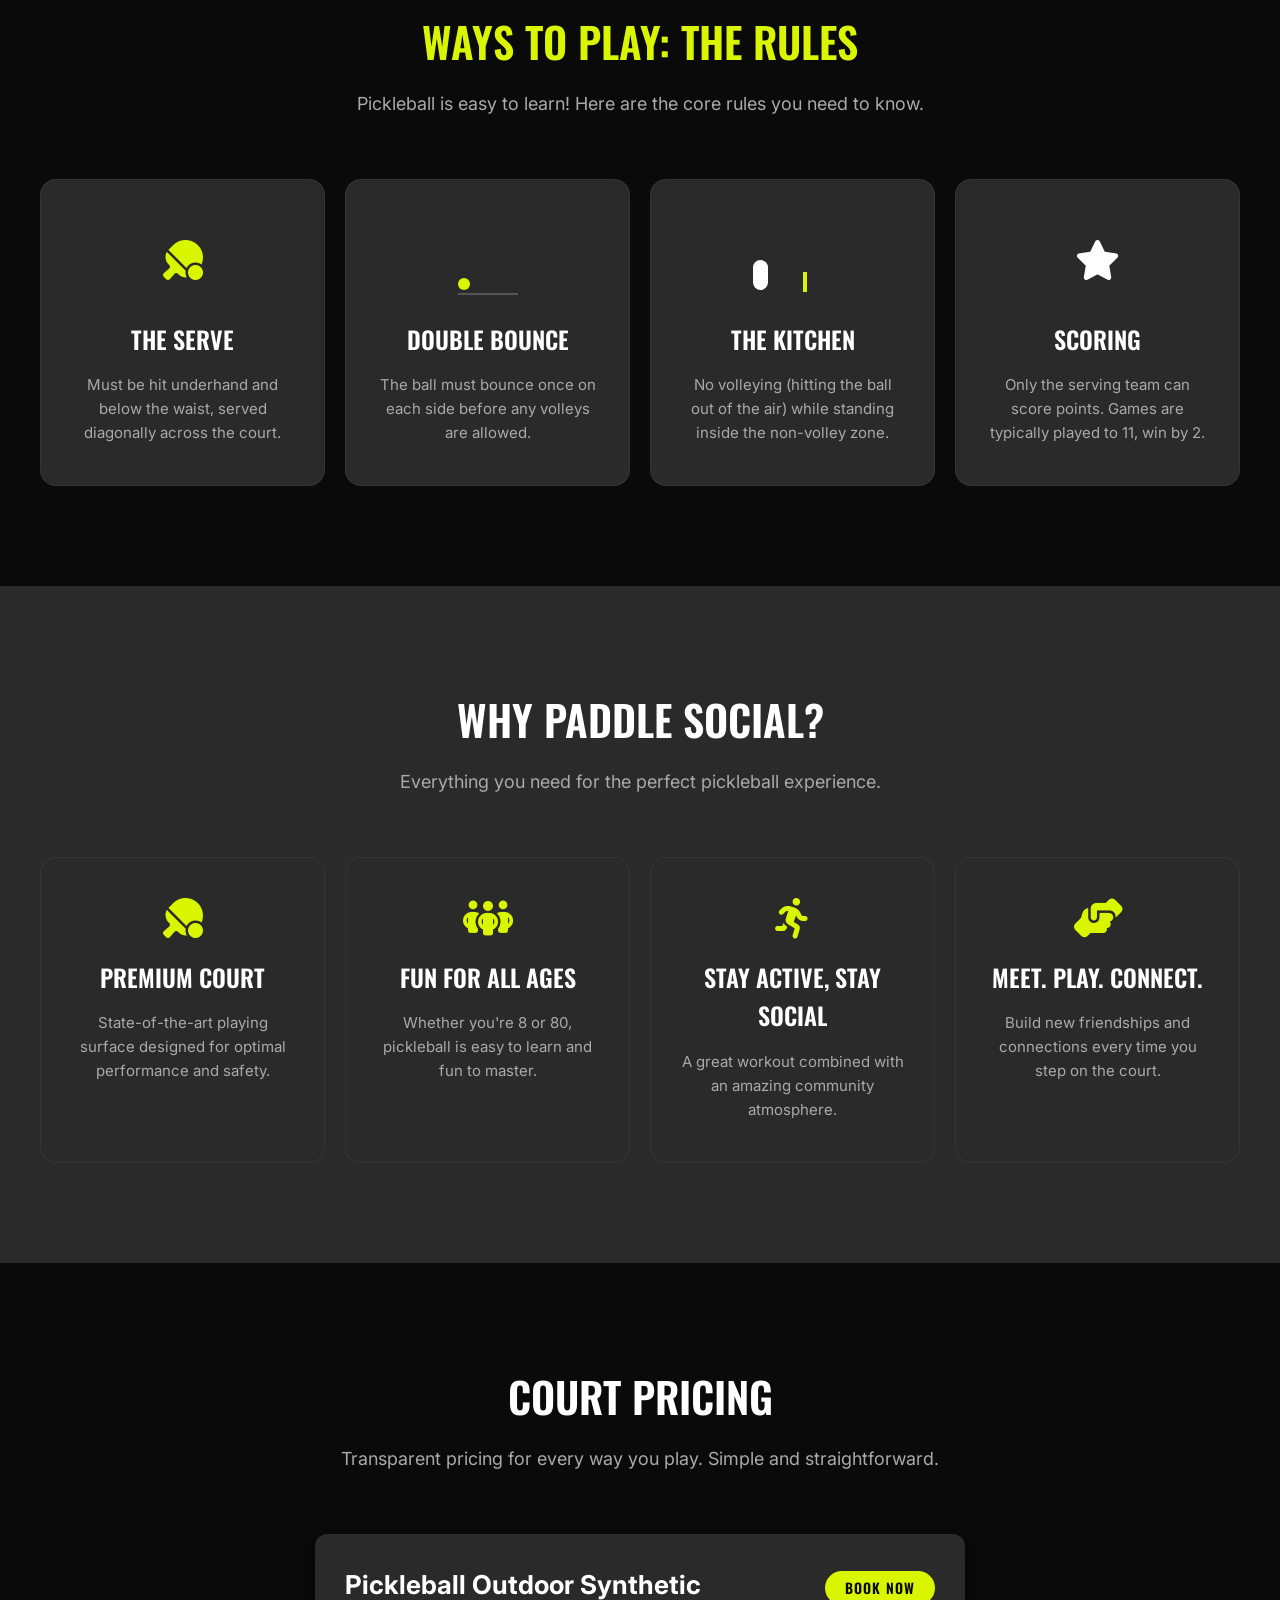
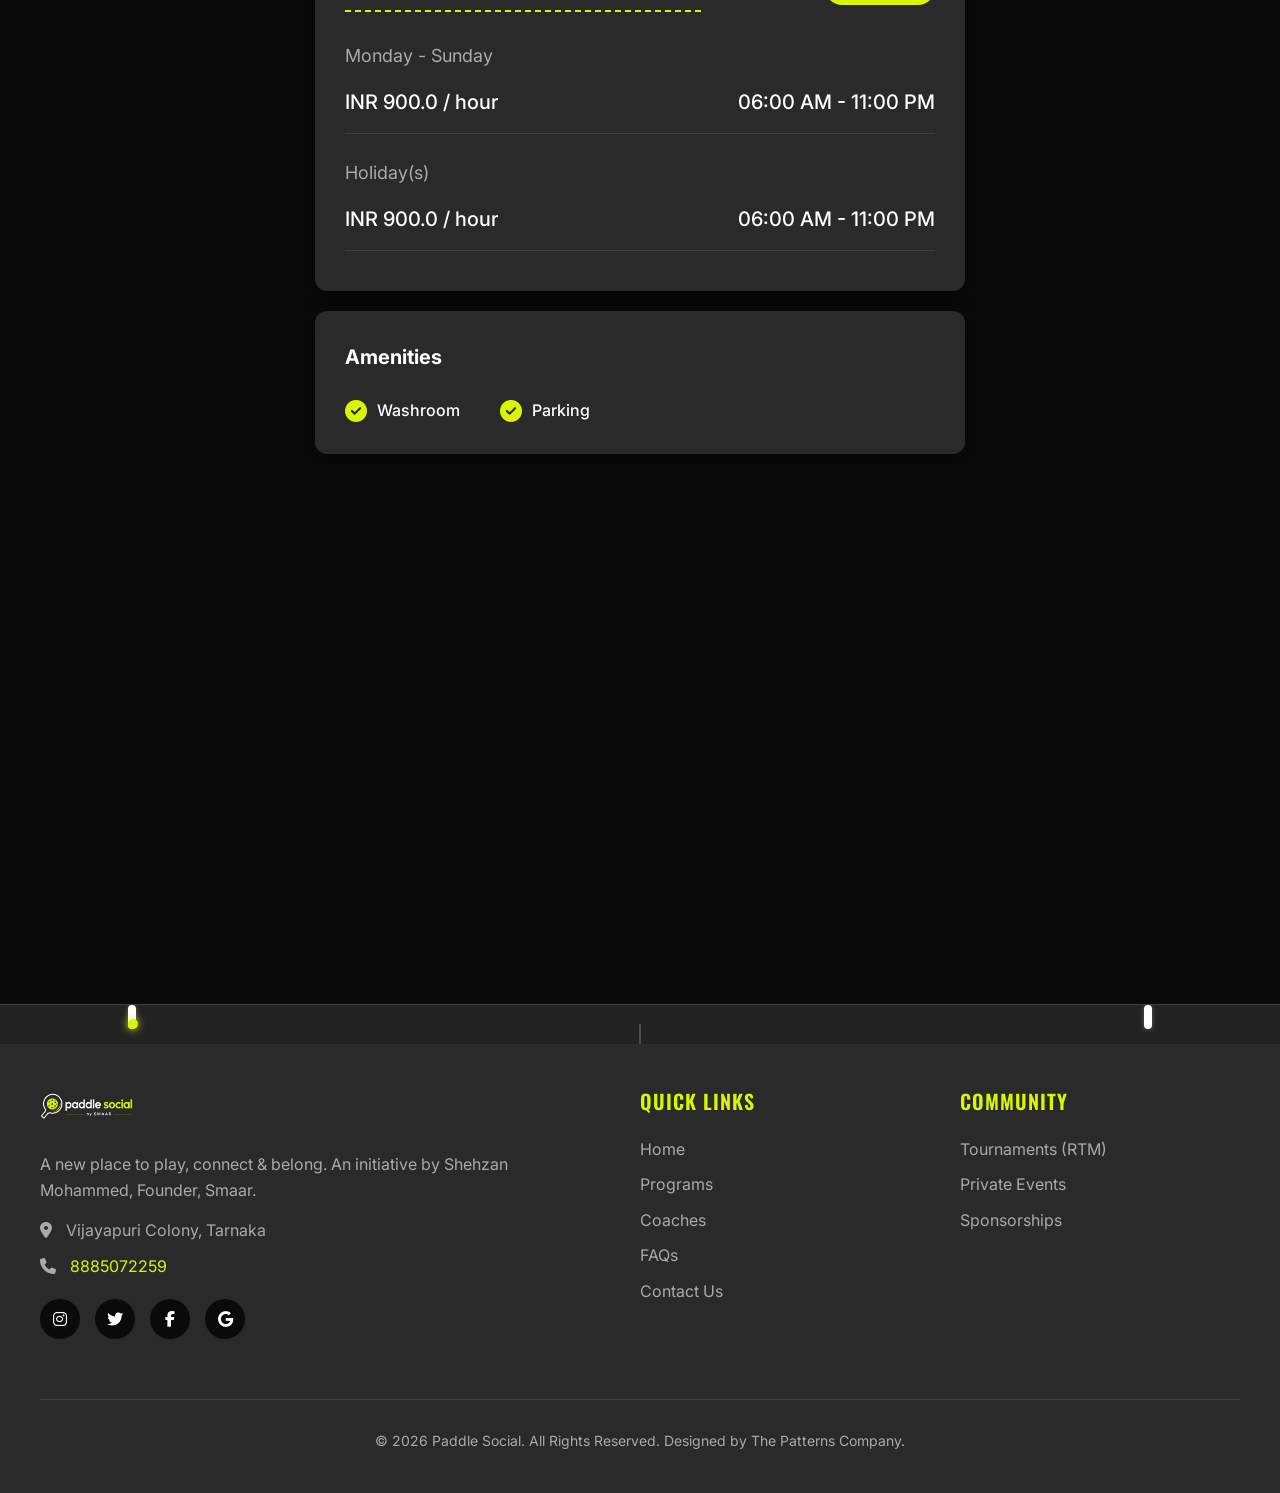
==== commit 3c7867c4: "ssd" ====
--- a/index.html
+++ b/index.html
@@ -323,9 +323,10 @@
                         <p><i class="fa-solid fa-phone" style="margin-right: 10px;"></i> <a href="tel:8885072259" style="color: var(--neon-lime);">8885072259</a></p>
                     </div>
                     <div class="social-links">
-                        <a href="#"><i class="fa-brands fa-instagram"></i></a>
+                        <a href="https://www.instagram.com/paddlesocialbysmaar/" target="_blank"><i class="fa-brands fa-instagram"></i></a>
                         <a href="#"><i class="fa-brands fa-twitter"></i></a>
                         <a href="#"><i class="fa-brands fa-facebook-f"></i></a>
+                        <a href="https://www.google.com/maps/search/?api=1&query=Paddle+Social+by+Smaar" target="_blank"><i class="fa-brands fa-google"></i></a>
                     </div>
                 </div>
                 <div class="footer-col">
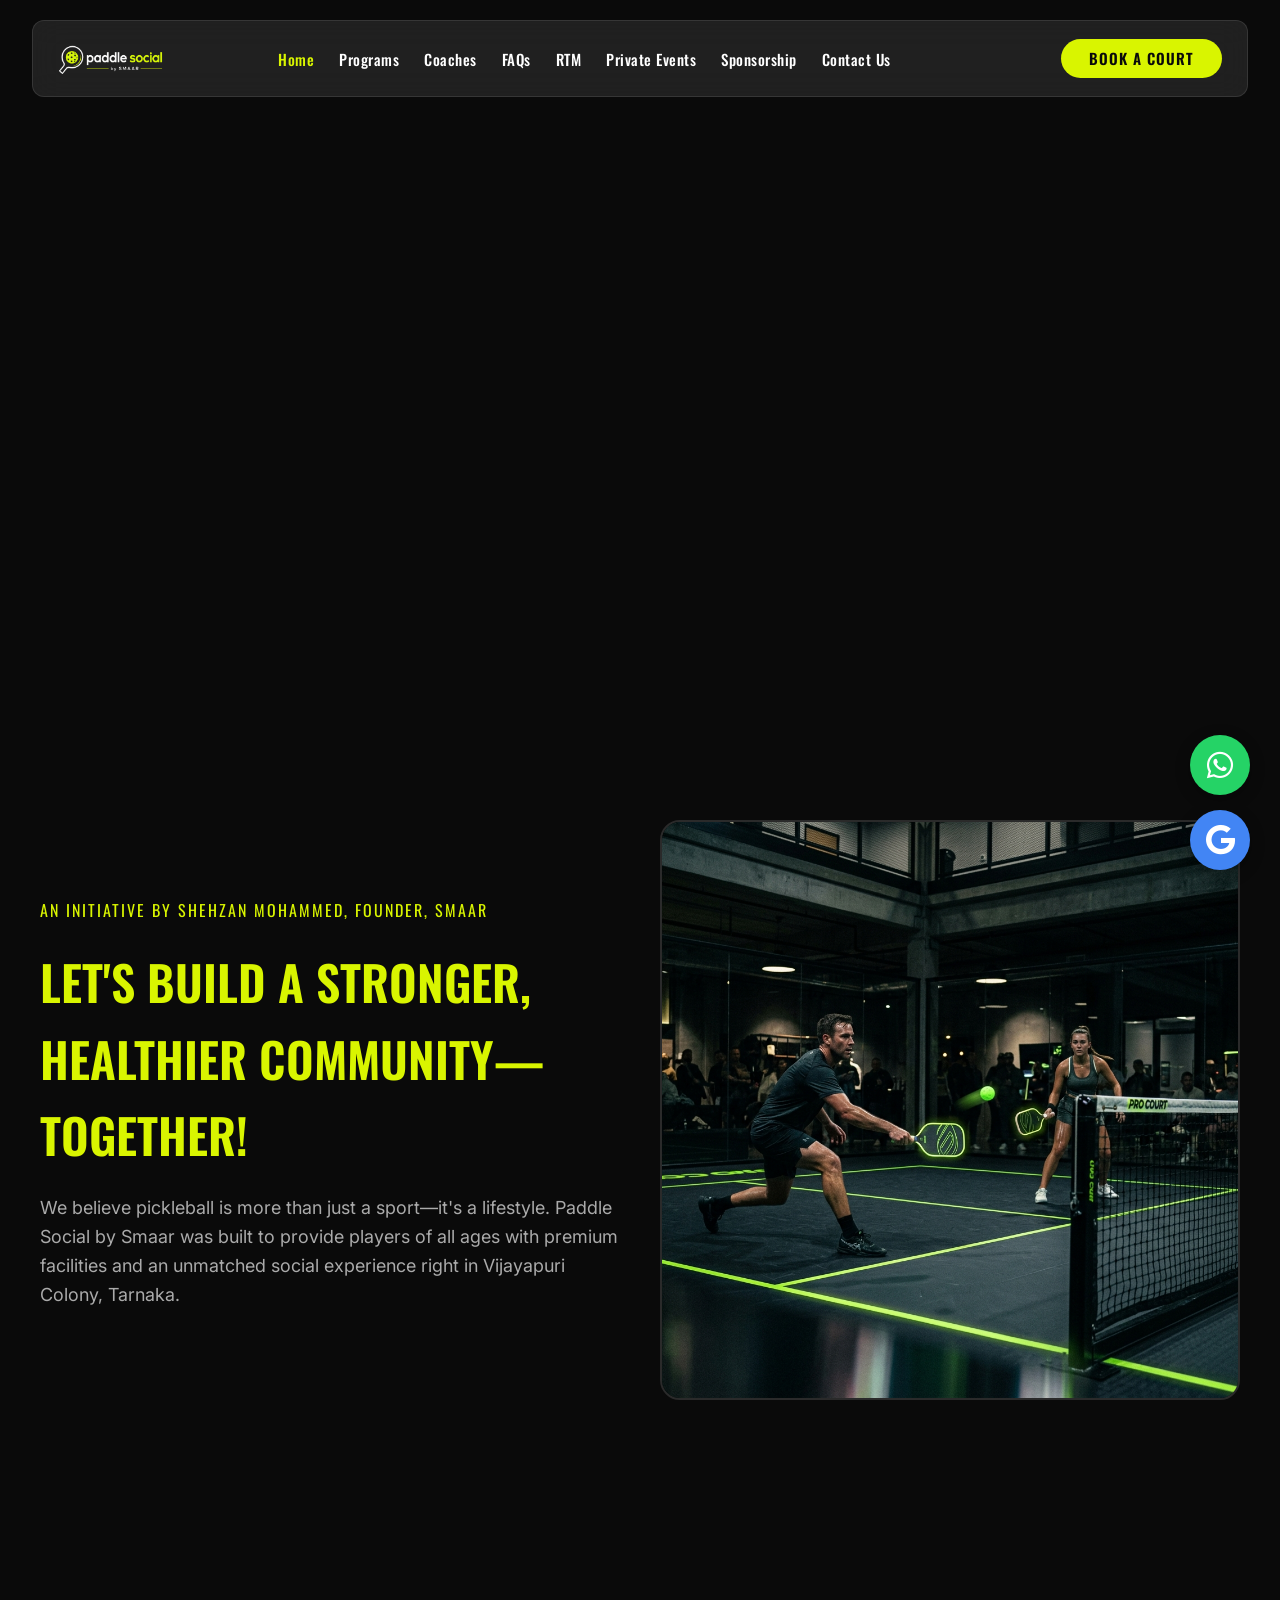
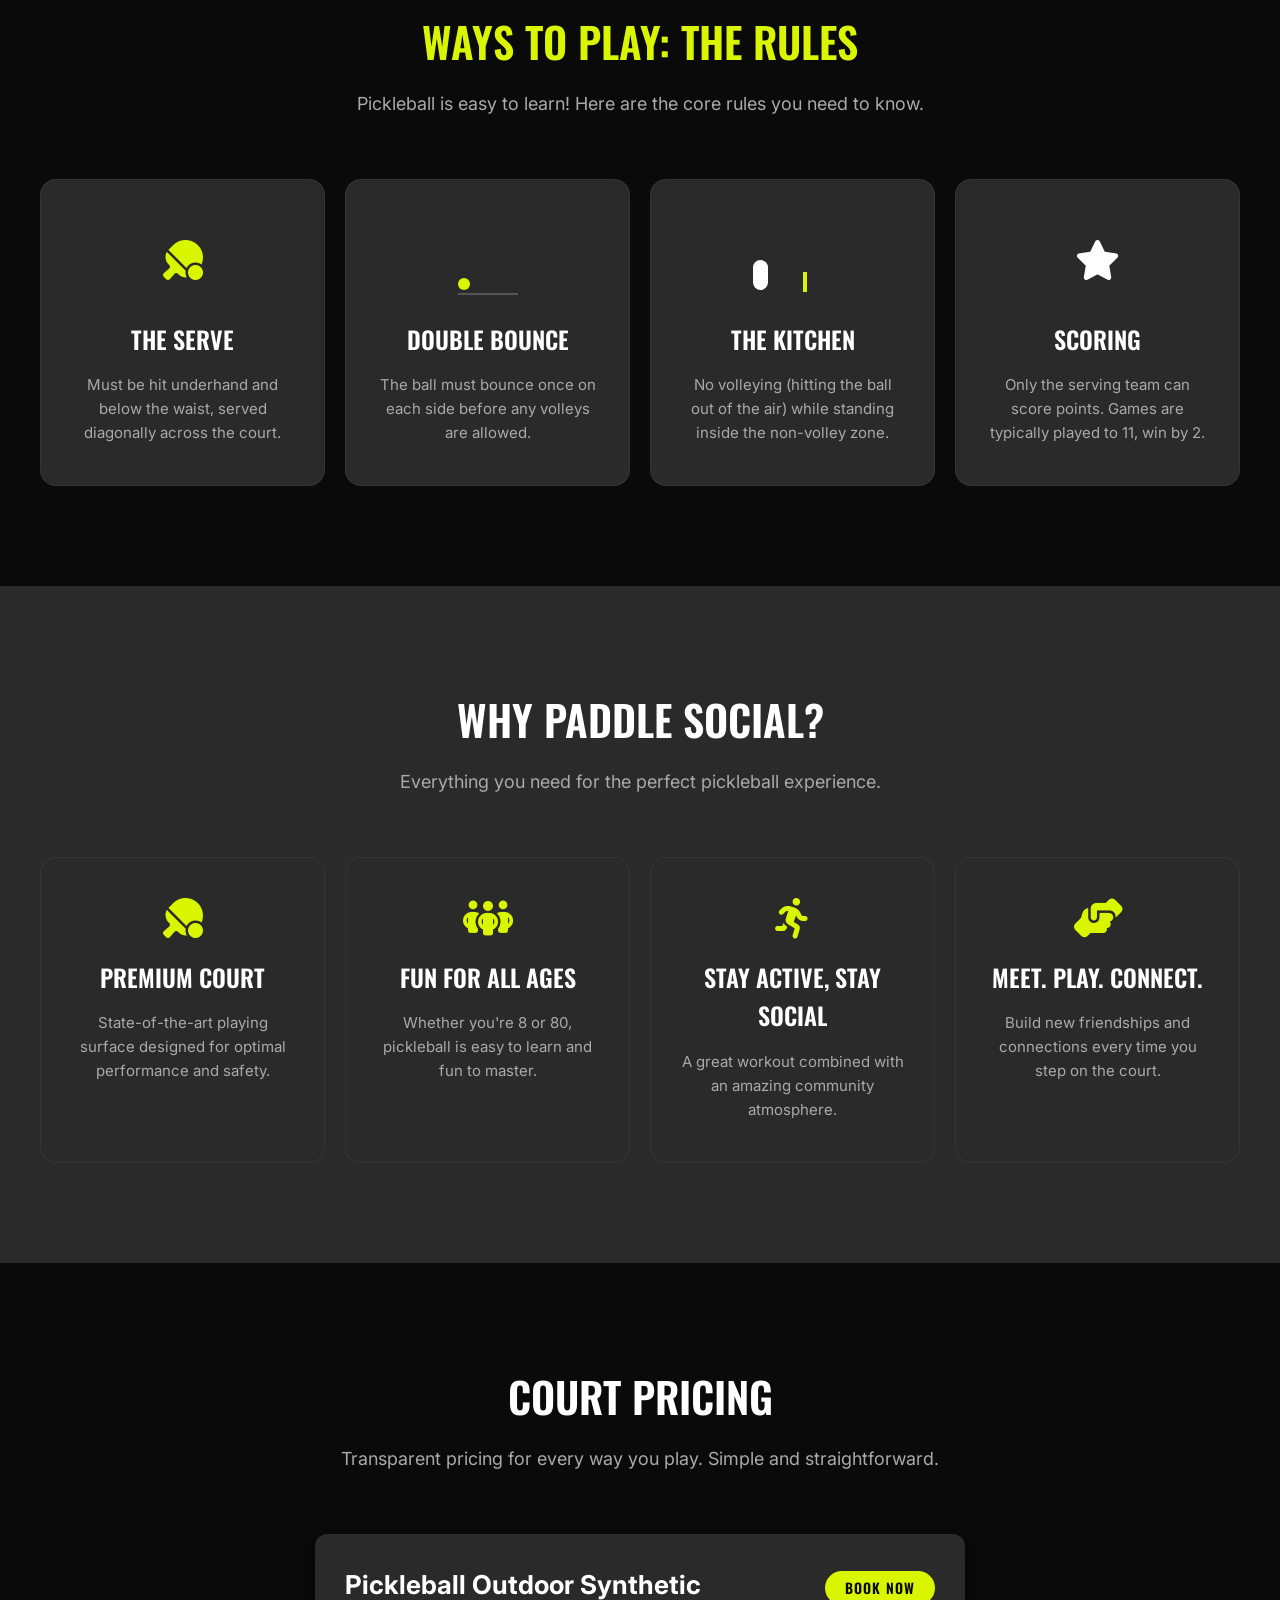
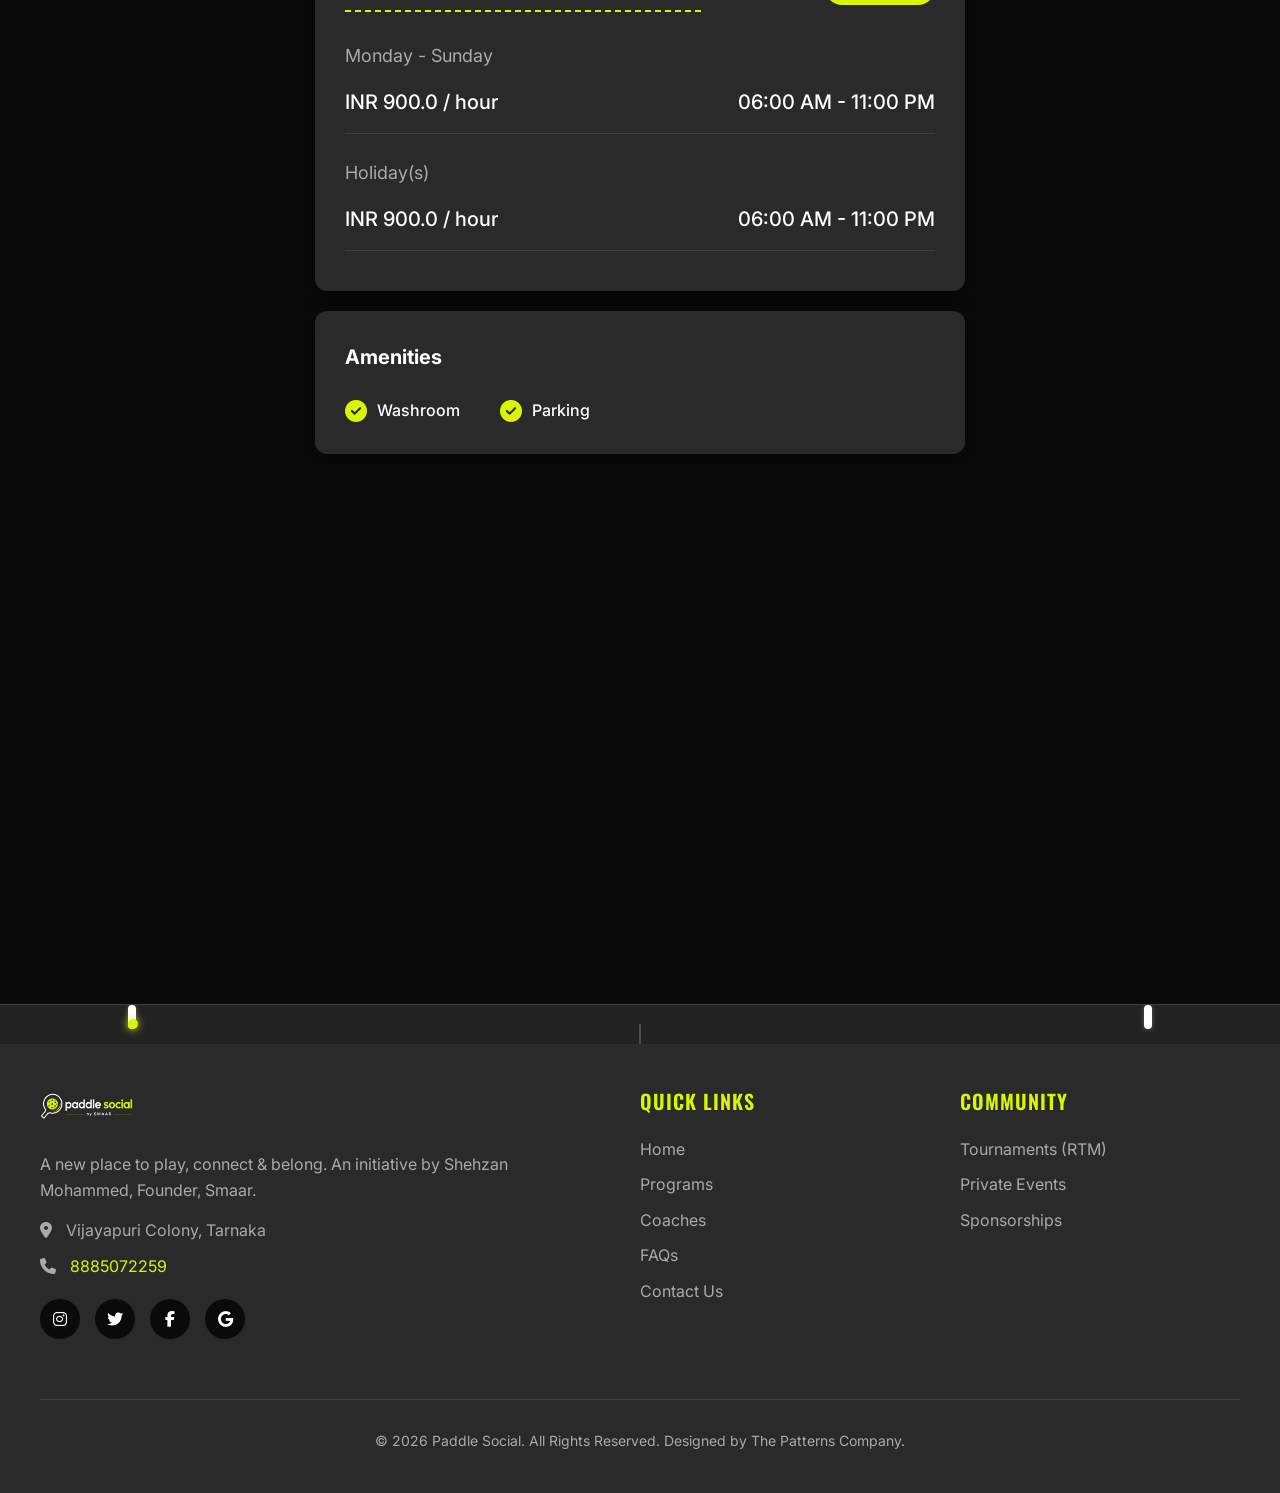
==== commit da1315a6: "jhugh" ====
--- a/index.html
+++ b/index.html
@@ -354,5 +354,15 @@
         </div>
     </footer>
 
+
+    <!-- Floating Buttons -->
+    <div class="floating-buttons">
+        <a href="https://wa.me/918885072259" target="_blank" class="floating-btn floating-whatsapp" aria-label="WhatsApp">
+            <i class="fa-brands fa-whatsapp"></i>
+        </a>
+        <a href="https://www.google.com/maps/search/?api=1&query=Paddle+Social+by+Smaar" target="_blank" class="floating-btn floating-gmb" aria-label="Google My Business">
+            <i class="fa-brands fa-google"></i>
+        </a>
+    </div>
 </body>
 </html>
--- a/index.css
+++ b/index.css
@@ -733,3 +733,62 @@
 .pricing-table tr:last-child td {
   border-bottom: none;
 }
+
+/* Floating Buttons */
+.floating-buttons {
+  position: fixed;
+  bottom: 30px;
+  right: 30px;
+  display: flex;
+  flex-direction: column;
+  gap: 15px;
+  z-index: 1000;
+}
+
+.floating-btn {
+  display: flex;
+  align-items: center;
+  justify-content: center;
+  width: 60px;
+  height: 60px;
+  border-radius: 50%;
+  color: var(--white);
+  font-size: 30px;
+  box-shadow: 0 4px 15px rgba(0, 0, 0, 0.3);
+  transition: transform 0.3s, box-shadow 0.3s;
+}
+
+.floating-btn:hover {
+  transform: translateY(-5px);
+  box-shadow: 0 6px 20px rgba(0, 0, 0, 0.4);
+  color: var(--white);
+}
+
+.floating-whatsapp {
+  background-color: #25D366;
+}
+
+.floating-whatsapp:hover {
+  background-color: #20b858;
+}
+
+.floating-gmb {
+  background-color: #4285F4;
+}
+
+.floating-gmb:hover {
+  background-color: #3367d6;
+}
+
+@media (max-width: 768px) {
+  .floating-buttons {
+    bottom: 20px;
+    right: 20px;
+    gap: 10px;
+  }
+  .floating-btn {
+    width: 50px;
+    height: 50px;
+    font-size: 24px;
+  }
+}
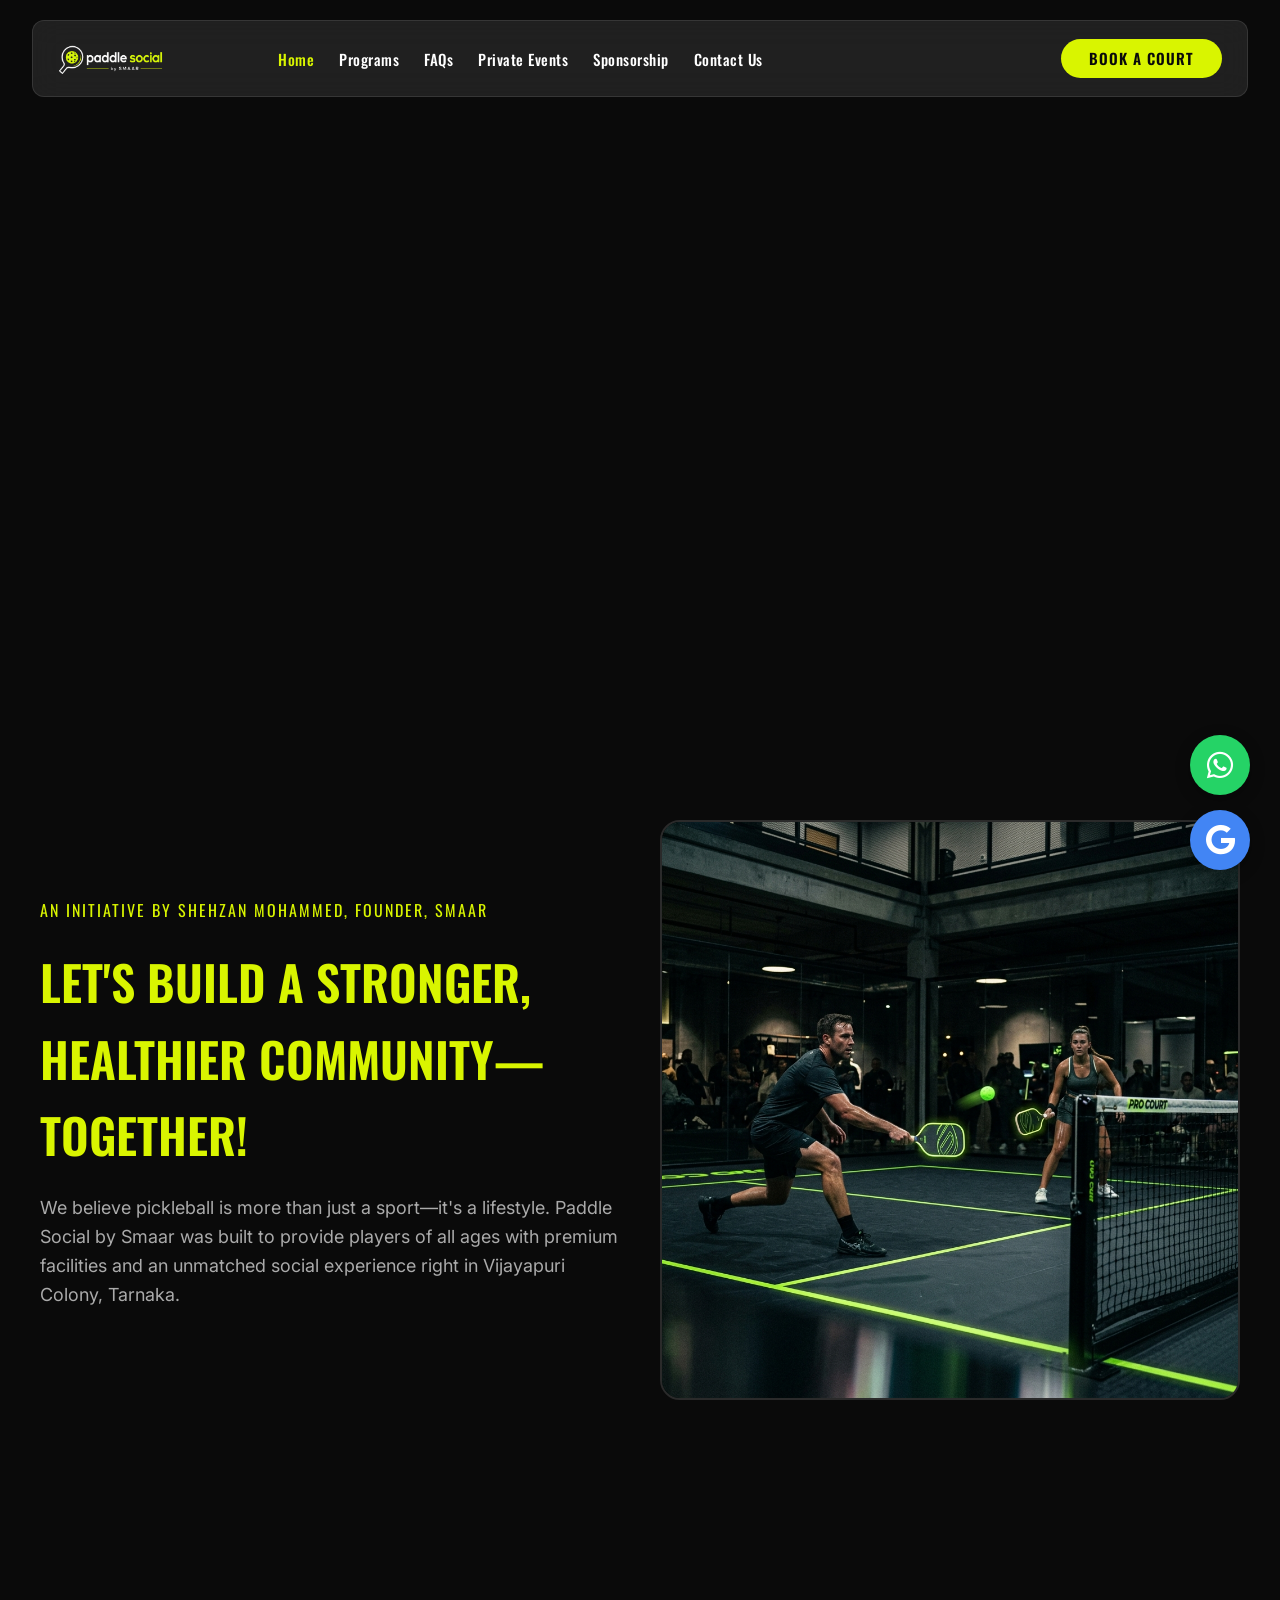
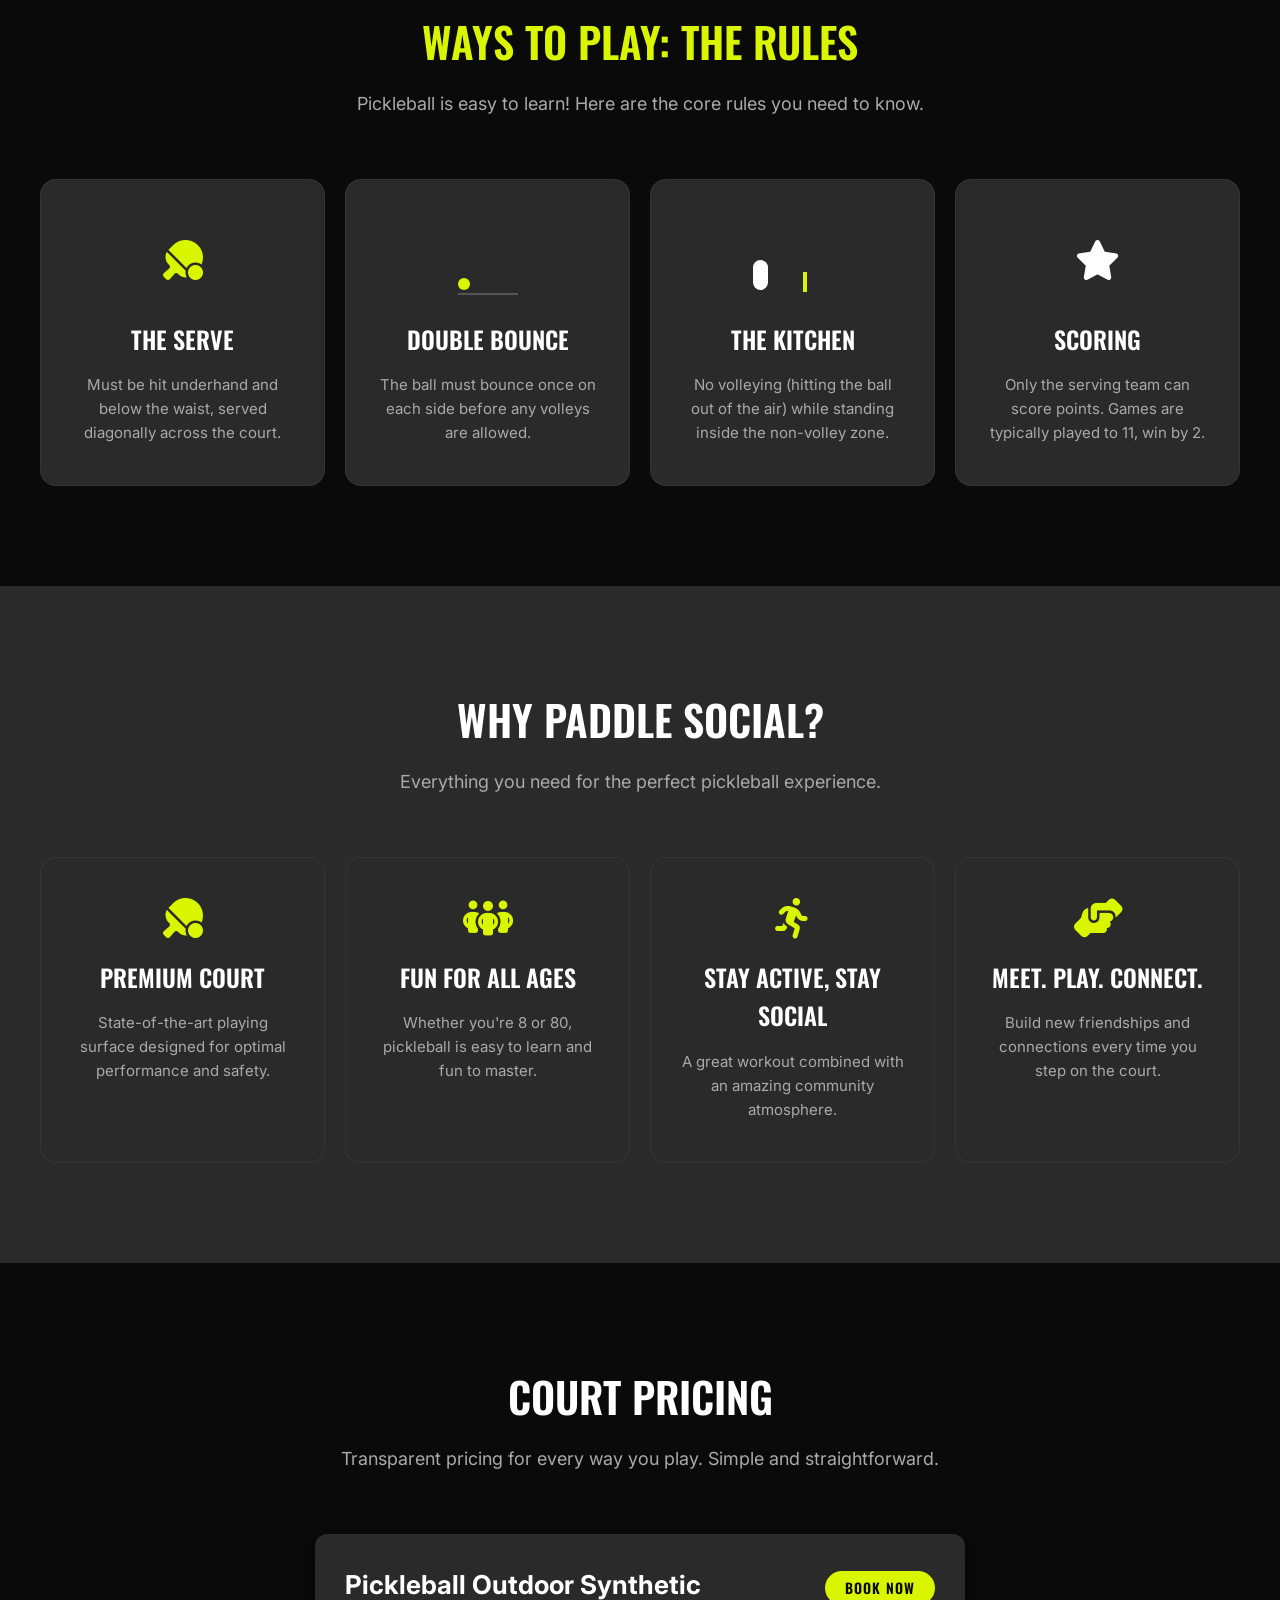
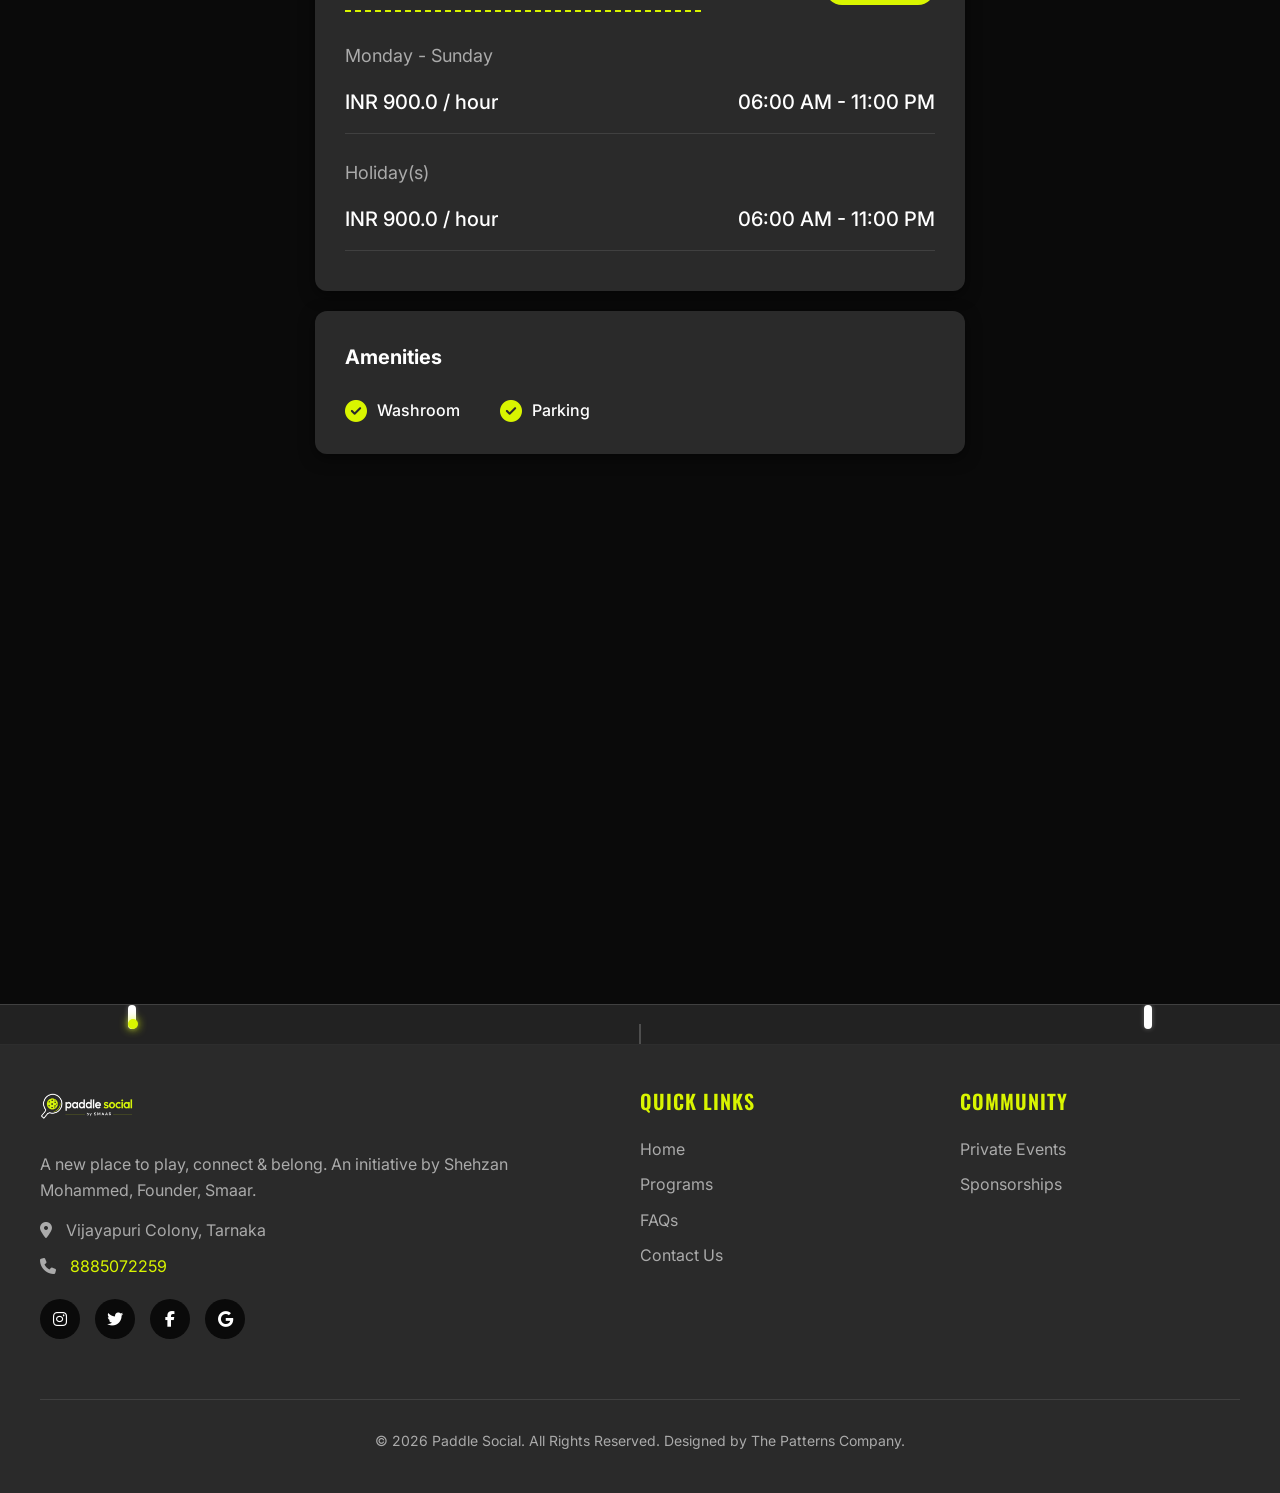
==== commit f8523438: "dc" ====
--- a/index.html
+++ b/index.html
@@ -72,9 +72,9 @@
         <nav class="header-nav">
             <a href="index.html" class="active">Home</a>
             <a href="programs.html">Programs</a>
-            <a href="coaches.html">Coaches</a>
+            <!-- <a href="coaches.html">Coaches</a> -->
             <a href="faqs.html">FAQs</a>
-            <a href="rtm.html">RTM</a>
+            <!-- <a href="rtm.html">RTM</a> -->
             <a href="private-events.html">Private Events</a>
             <a href="sponsor.html">Sponsorship</a>
             <a href="contact.html">Contact Us</a>
@@ -92,9 +92,9 @@
         </button>
         <a href="index.html" class="active">Home</a>
         <a href="programs.html">Programs</a>
-        <a href="coaches.html">Coaches</a>
+        <!-- <a href="coaches.html">Coaches</a> -->
         <a href="faqs.html">FAQs</a>
-        <a href="rtm.html">RTM</a>
+        <!-- <a href="rtm.html">RTM</a> -->
         <a href="private-events.html">Private Events</a>
         <a href="sponsor.html">Sponsorship</a>
         <a href="contact.html">Contact Us</a>
@@ -334,7 +334,7 @@
                     <ul class="footer-links">
                         <li><a href="index.html">Home</a></li>
                         <li><a href="programs.html">Programs</a></li>
-                        <li><a href="coaches.html">Coaches</a></li>
+                        <!-- <li><a href="coaches.html">Coaches</a></li> -->
                         <li><a href="faqs.html">FAQs</a></li>
                         <li><a href="contact.html">Contact Us</a></li>
                     </ul>
@@ -342,7 +342,7 @@
                 <div class="footer-col">
                     <h4>Community</h4>
                     <ul class="footer-links">
-                        <li><a href="rtm.html">Tournaments (RTM)</a></li>
+                        <!-- <li><a href="rtm.html">Tournaments (RTM)</a></li> -->
                         <li><a href="private-events.html">Private Events</a></li>
                         <li><a href="sponsor.html">Sponsorships</a></li>
                     </ul>
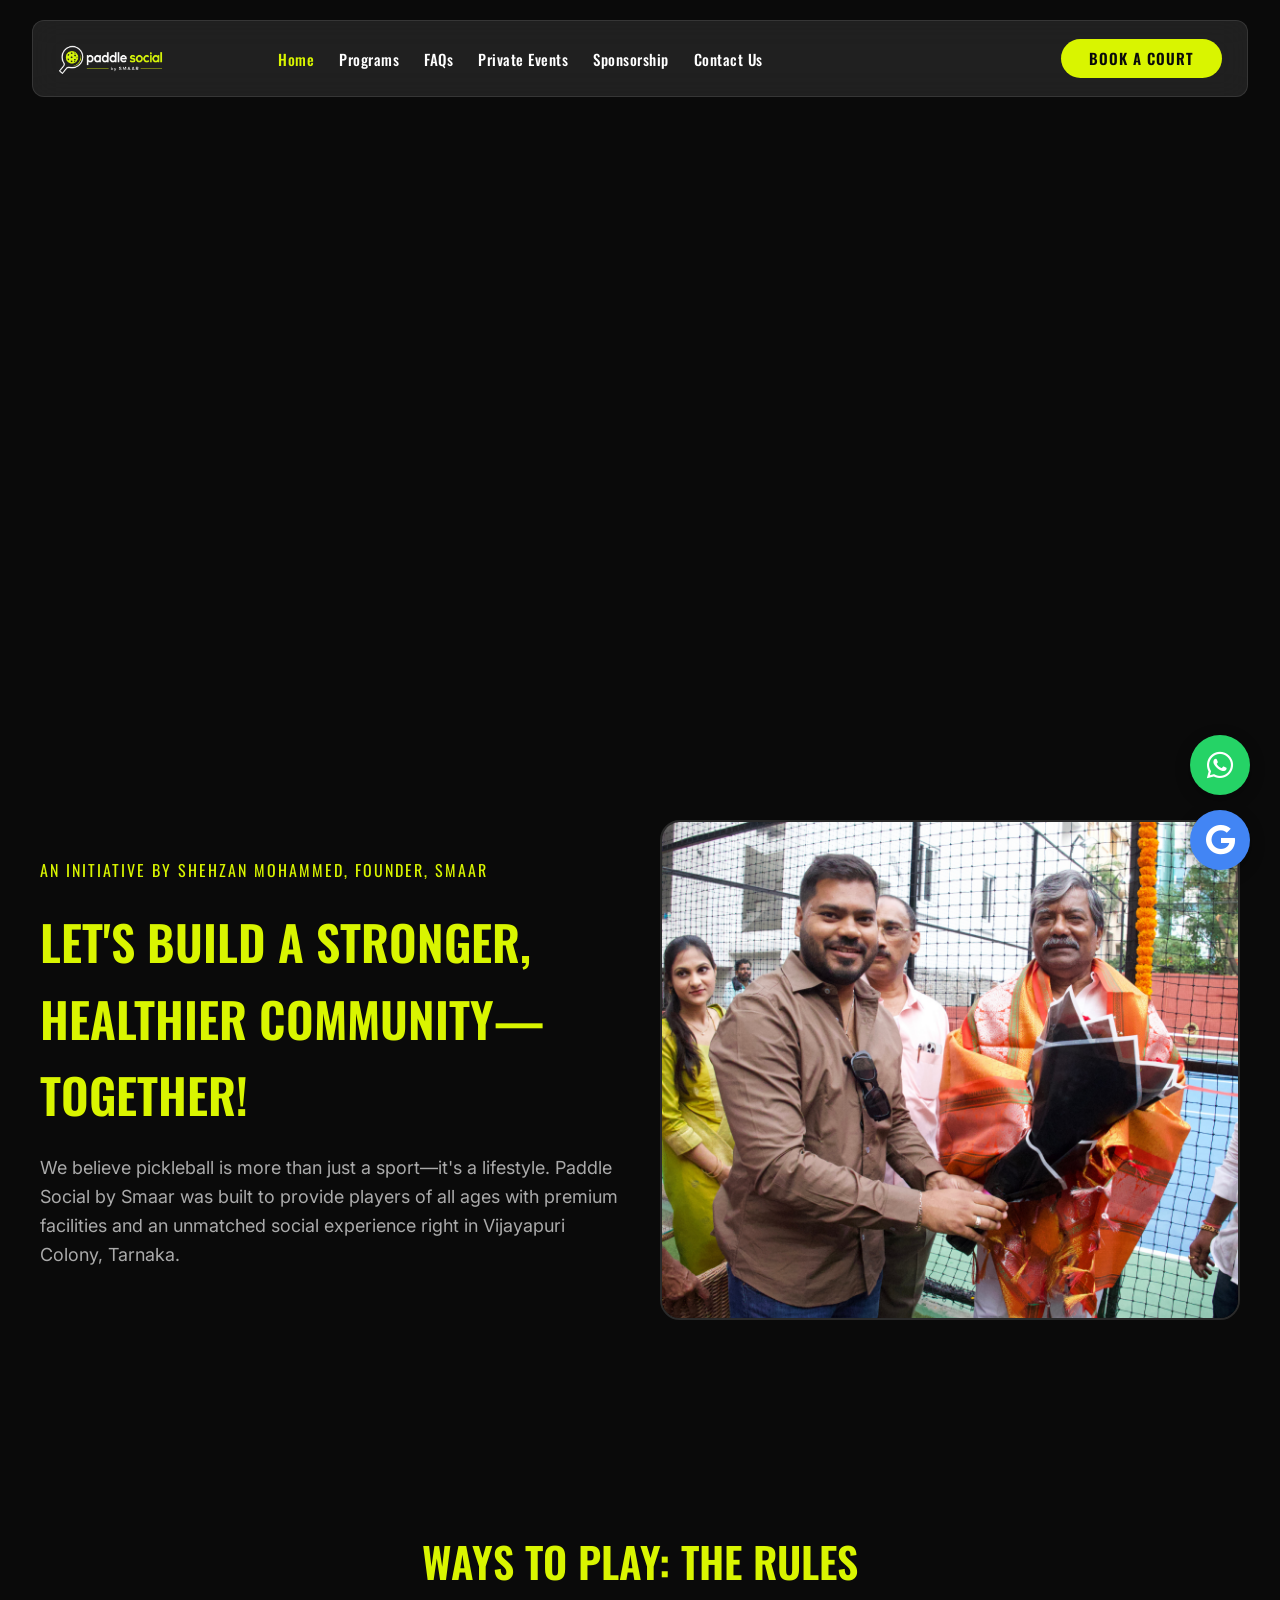
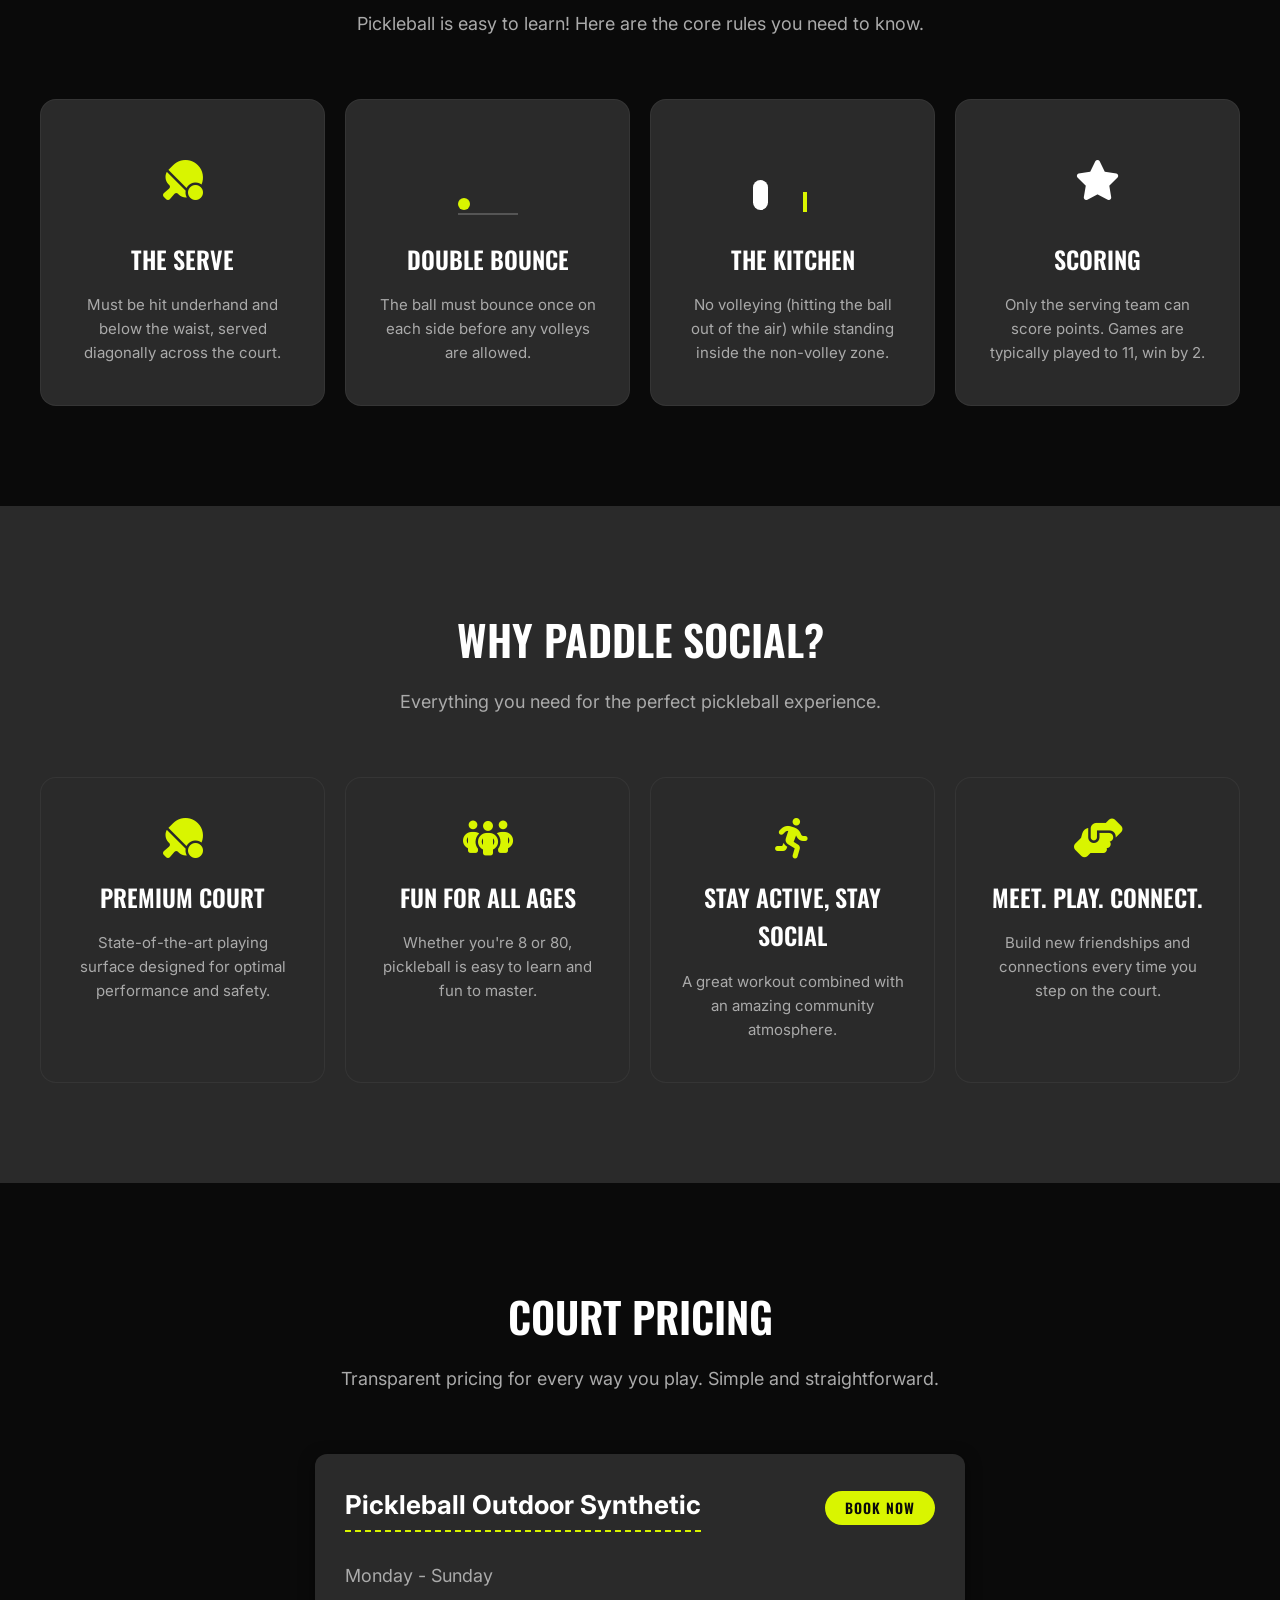
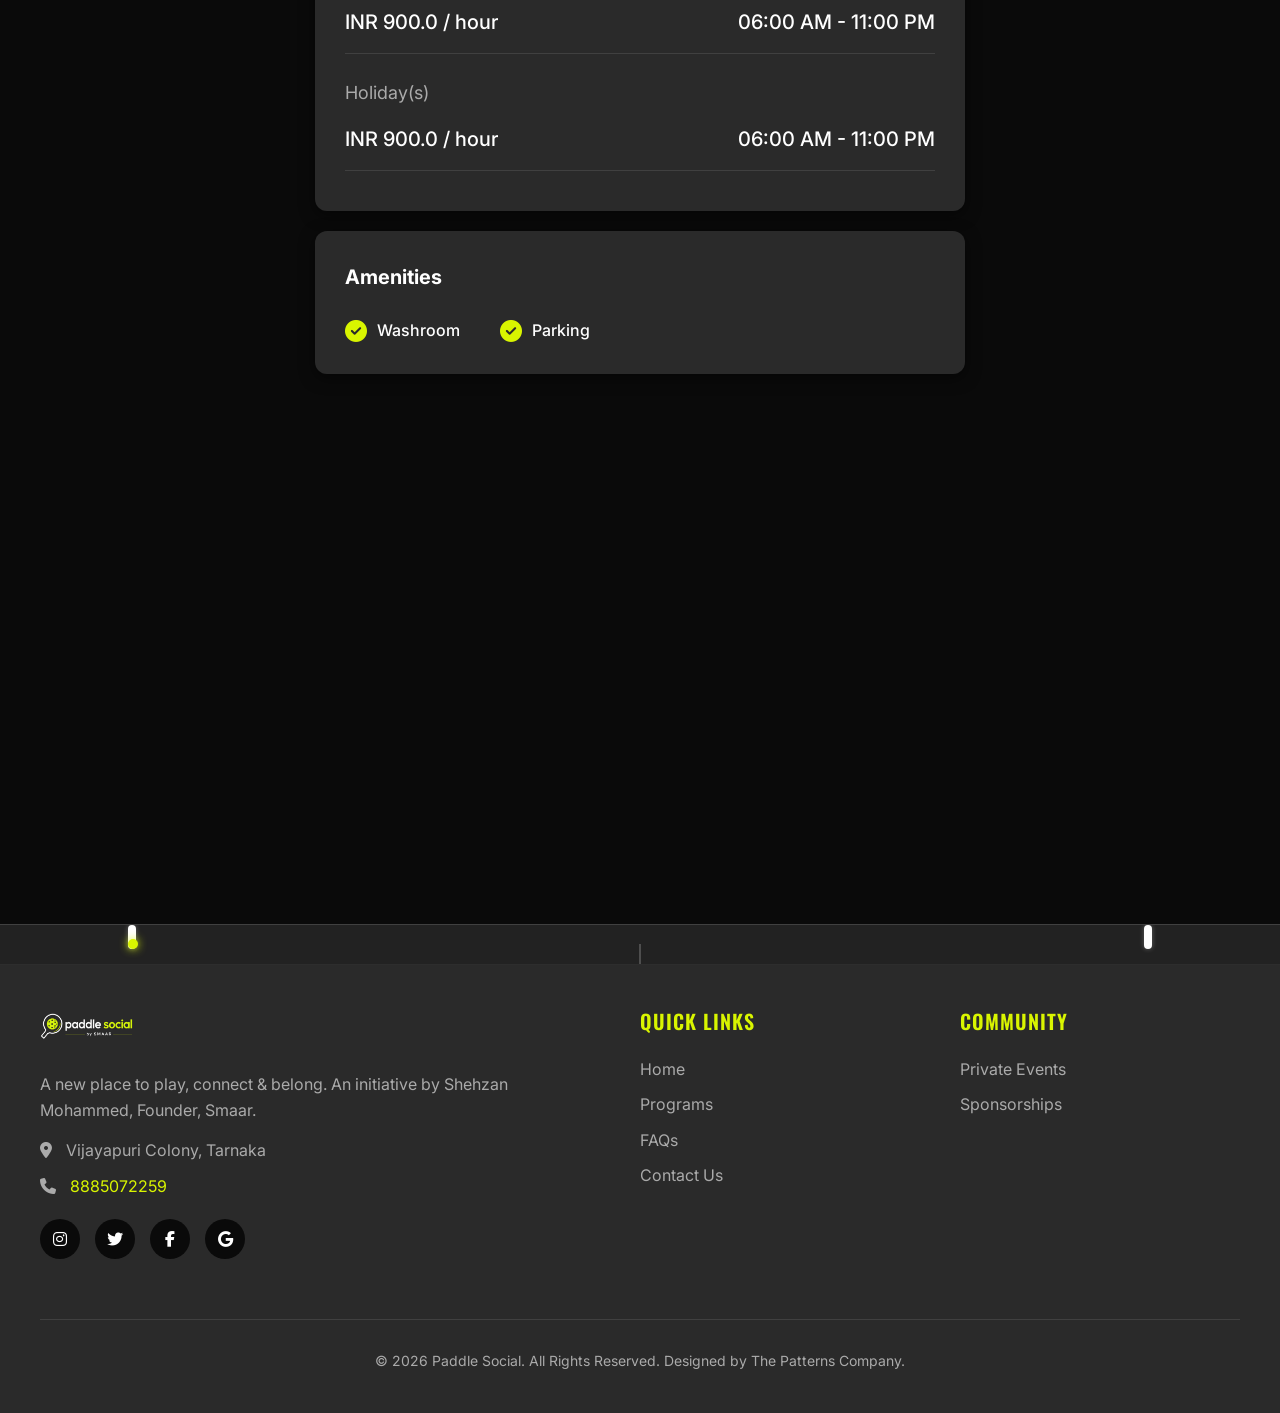
==== commit fb90e50e: "sc" ====
--- a/index.html
+++ b/index.html
@@ -122,7 +122,7 @@
                     </p>
                 </div>
                 <div>
-                    <img src="asset/about_pickleball.png" alt="Playing Pickleball" style="width: 100%; border-radius: 20px; border: 2px solid var(--dark-gray);">
+                    <img src="asset/home1.png" alt="Playing Pickleball" style="width: 100%; height: 500px; object-fit: cover; object-position: center; border-radius: 20px; border: 2px solid var(--dark-gray);">
                 </div>
             </div>
         </div>
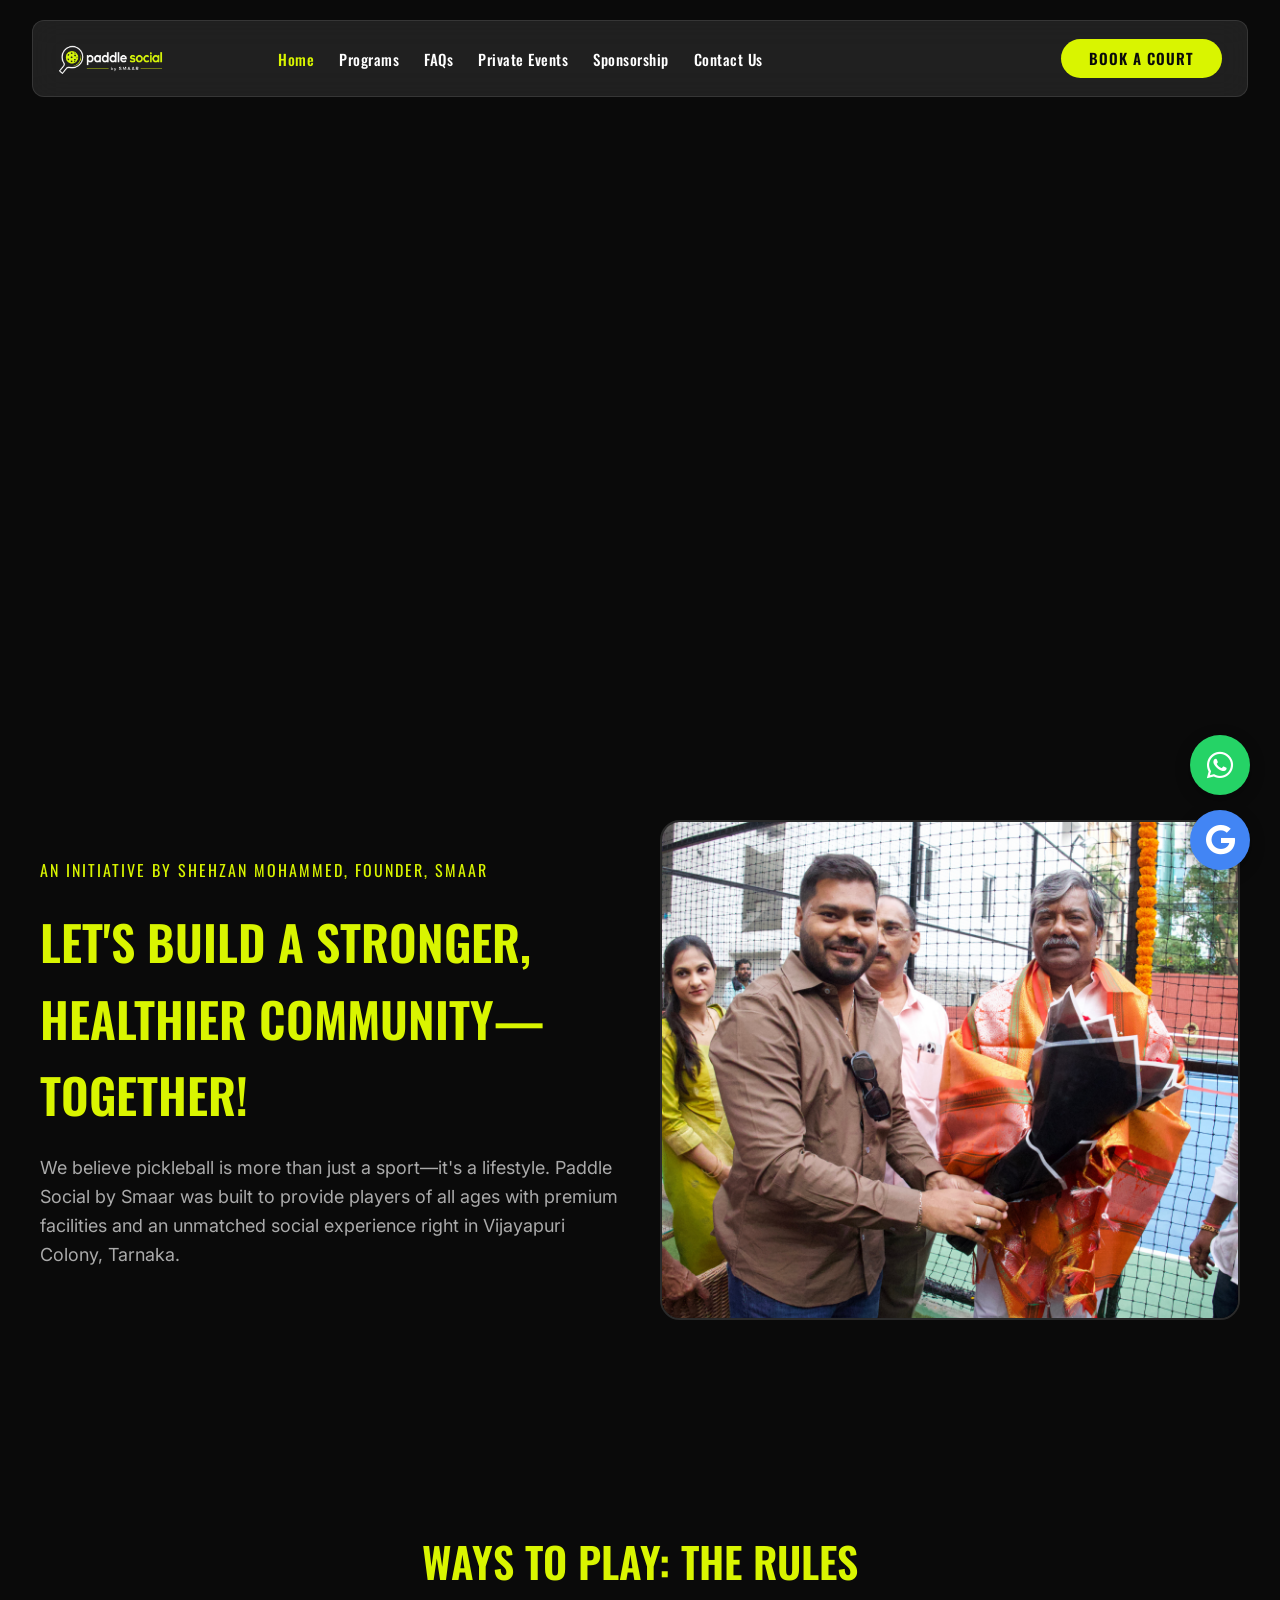
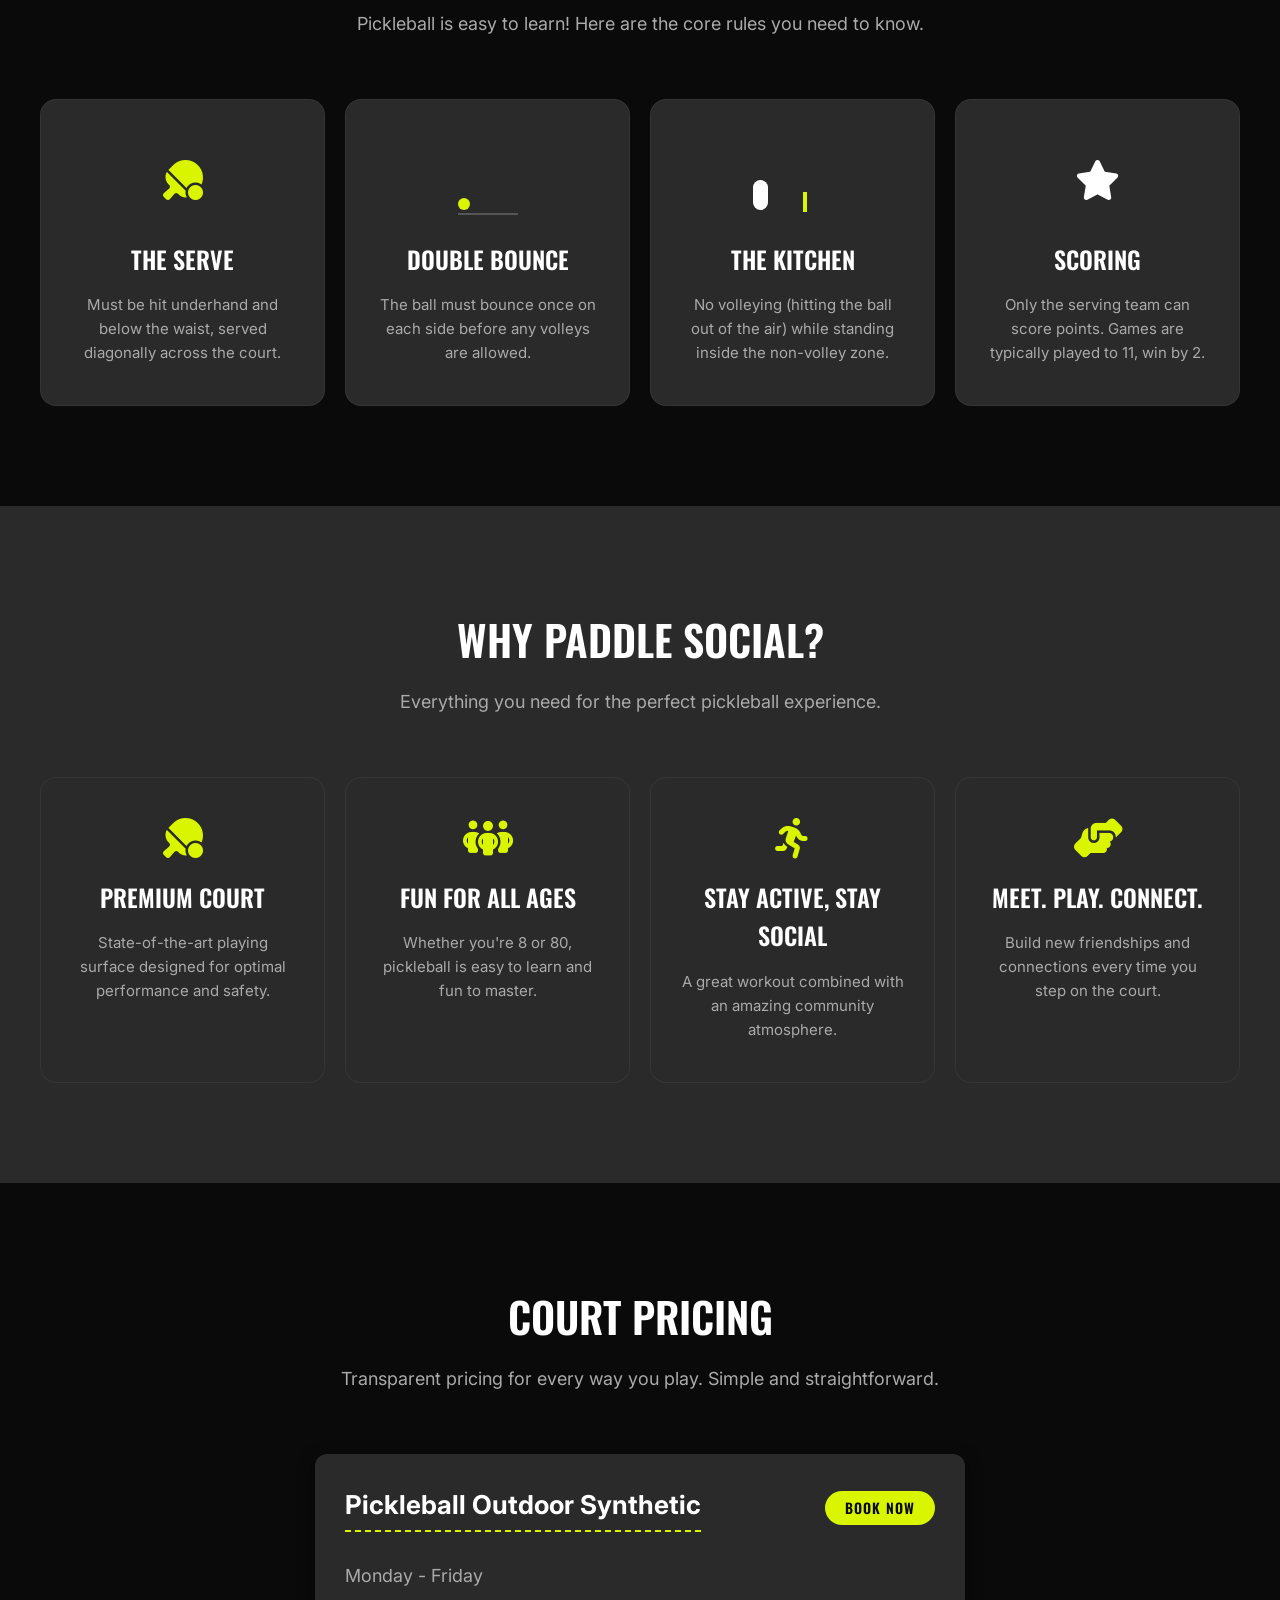
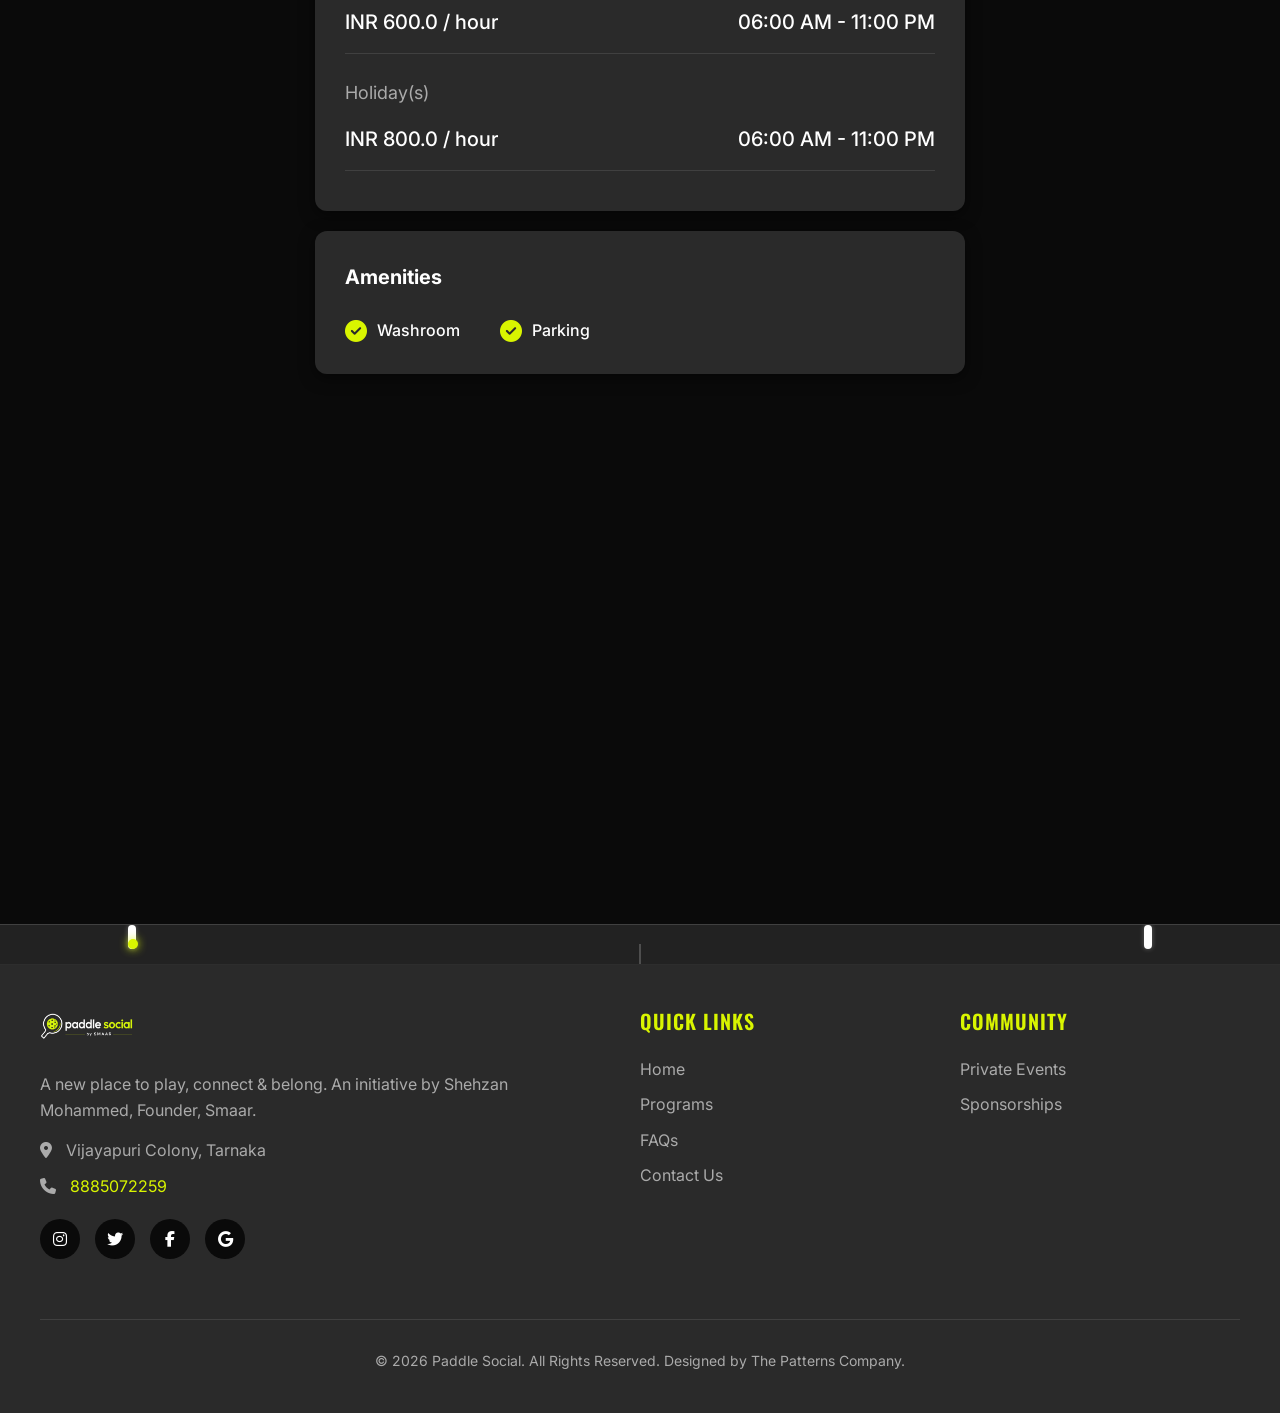
==== commit e0dbaa50: "gh" ====
--- a/index.html
+++ b/index.html
@@ -1,29 +1,33 @@
 <!DOCTYPE html>
 <html lang="en">
+
 <head>
     <meta charset="UTF-8">
     <meta name="viewport" content="width=device-width, initial-scale=1.0">
     <title>Paddle Social by Smaar | Premier Pickleball in Secunderabad</title>
-    <meta name="description" content="Something exciting is coming to our colony! Paddle Social - A new place to play, connect & belong in Vijayapuri Colony, Tarnaka, Secunderabad.">
-    
+    <meta name="description"
+        content="Something exciting is coming to our colony! Paddle Social - A new place to play, connect & belong in Vijayapuri Colony, Tarnaka, Secunderabad.">
+
     <!-- Canonical URL -->
     <link rel="canonical" href="https://paddlesocial.club/">
-    
+
     <!-- Open Graph / Facebook -->
     <meta property="og:type" content="website">
     <meta property="og:url" content="https://paddlesocial.club/">
     <meta property="og:title" content="Paddle Social by Smaar | Premier Pickleball in Secunderabad">
-    <meta property="og:description" content="Something exciting is coming to our colony! Paddle Social - A new place to play, connect & belong in Vijayapuri Colony, Tarnaka, Secunderabad.">
+    <meta property="og:description"
+        content="Something exciting is coming to our colony! Paddle Social - A new place to play, connect & belong in Vijayapuri Colony, Tarnaka, Secunderabad.">
     <meta property="og:image" content="https://paddlesocial.club/asset/logo.png">
-    
+
     <!-- Twitter -->
     <meta name="twitter:card" content="summary_large_image">
     <meta name="twitter:url" content="https://paddlesocial.club/">
     <meta name="twitter:title" content="Paddle Social by Smaar | Premier Pickleball in Secunderabad">
-    <meta name="twitter:description" content="Something exciting is coming to our colony! Paddle Social - A new place to play, connect & belong in Vijayapuri Colony, Tarnaka, Secunderabad.">
+    <meta name="twitter:description"
+        content="Something exciting is coming to our colony! Paddle Social - A new place to play, connect & belong in Vijayapuri Colony, Tarnaka, Secunderabad.">
     <meta name="twitter:image" content="https://paddlesocial.club/asset/logo.png">
 
-<script type="application/ld+json">
+    <script type="application/ld+json">
 {
   "@context": "https://schema.org",
   "@type": "SportsActivityLocation",
@@ -49,21 +53,22 @@
 }
 </script>
 
-    
-    
-    
+
+
+
     <!-- Favicon -->
     <link rel="icon" type="image/png" href="asset/fev.png">
-    
+
     <!-- FontAwesome -->
     <link rel="stylesheet" href="https://cdnjs.cloudflare.com/ajax/libs/font-awesome/6.5.1/css/all.min.css">
-    
+
     <!-- Custom CSS -->
     <link rel="stylesheet" href="index.css">
-    
+
     <!-- Custom JS -->
     <script src="main.js" defer></script>
 </head>
+
 <body>
 
     <!-- Header -->
@@ -82,7 +87,8 @@
         <button class="mobile-menu-btn" aria-label="Open menu">
             <i class="fa-solid fa-bars"></i>
         </button>
-        <div style="margin-left: auto;" class="desktop-only-btn"><a href="booking.html" class="btn btn-primary">Book a Court</a></div>
+        <div style="margin-left: auto;" class="desktop-only-btn"><a href="booking.html" class="btn btn-primary">Book a
+                Court</a></div>
     </header>
 
     <!-- Mobile Navigation -->
@@ -104,7 +110,8 @@
     <section class="hero">
         <div class="hero-bg">
             <video autoplay muted loop playsinline class="hero-video">
-                <source src="asset/herosection.mp4" type="video/mp4">
+                <source src="https://res.cloudinary.com/asngfa3q/video/upload/v1783942896/Untitled_design_t0faci.mp4"
+                    type="video/mp4">
             </video>
         </div>
         <div class="hero-overlay"></div>
@@ -115,14 +122,19 @@
         <div class="container">
             <div class="grid-2" style="align-items: center;">
                 <div>
-                    <span class="hero-label" style="border:none; padding:0; font-size:16px;">An initiative by Shehzan Mohammed, Founder, Smaar</span>
-                    <h2 style="font-size: 48px; margin-bottom: 20px; color: var(--neon-lime);">Let's Build a Stronger, Healthier Community—Together!</h2>
+                    <span class="hero-label" style="border:none; padding:0; font-size:16px;">An initiative by Shehzan
+                        Mohammed, Founder, Smaar</span>
+                    <h2 style="font-size: 48px; margin-bottom: 20px; color: var(--neon-lime);">Let's Build a Stronger,
+                        Healthier Community—Together!</h2>
                     <p style="font-size: 18px; color: var(--text-gray); margin-bottom: 20px;">
-                        We believe pickleball is more than just a sport—it's a lifestyle. Paddle Social by Smaar was built to provide players of all ages with premium facilities and an unmatched social experience right in Vijayapuri Colony, Tarnaka.
+                        We believe pickleball is more than just a sport—it's a lifestyle. Paddle Social by Smaar was
+                        built to provide players of all ages with premium facilities and an unmatched social experience
+                        right in Vijayapuri Colony, Tarnaka.
                     </p>
                 </div>
                 <div>
-                    <img src="asset/home1.png" alt="Playing Pickleball" style="width: 100%; height: 500px; object-fit: cover; object-position: center; border-radius: 20px; border: 2px solid var(--dark-gray);">
+                    <img src="asset/home1.png" alt="T. Padma Rao Goud"
+                        style="width: 100%; height: 500px; object-fit: cover; object-position: center; border-radius: 20px; border: 2px solid var(--dark-gray);">
                 </div>
             </div>
         </div>
@@ -146,8 +158,8 @@
                 <div class="card rule-card">
                     <div class="rule-icon-container">
                         <div class="anim-double-bounce">
-                           <div class="ball"></div>
-                           <div class="floor"></div>
+                            <div class="ball"></div>
+                            <div class="floor"></div>
                         </div>
                     </div>
                     <h3>Double Bounce</h3>
@@ -156,8 +168,8 @@
                 <div class="card rule-card">
                     <div class="rule-icon-container">
                         <div class="anim-kitchen">
-                           <div class="player"></div>
-                           <div class="kitchen-line"></div>
+                            <div class="player"></div>
+                            <div class="kitchen-line"></div>
                         </div>
                     </div>
                     <h3>The Kitchen</h3>
@@ -213,35 +225,47 @@
                 <h2>Court Pricing</h2>
                 <p>Transparent pricing for every way you play. Simple and straightforward.</p>
             </div>
-            
+
             <div style="max-width: 650px; margin: 0 auto;">
-                <div class="pricing-table-container" style="padding: 30px; background-color: #2a2a2a; color: var(--white); border: none; margin-bottom: 20px;">
-                    <div style="display: flex; justify-content: space-between; align-items: flex-start; flex-wrap: wrap; gap: 15px; margin-bottom: 30px;">
-                        <h3 style="font-family: 'Inter', sans-serif; font-size: 26px; font-weight: 700; text-transform: none; border-bottom: 2px dashed var(--neon-lime); margin: 0; padding-bottom: 5px;">Pickleball Outdoor Synthetic</h3>
-                        <a href="https://playo.co/venues/secunderabad/paddle-social-by-smaar-secunderabad-hyderabad" target="_blank" class="btn btn-primary" style="font-size: 14px; padding: 10px 20px; white-space: nowrap;">Book Now</a>
-                    </div>
-                    
+                <div class="pricing-table-container"
+                    style="padding: 30px; background-color: #2a2a2a; color: var(--white); border: none; margin-bottom: 20px;">
+                    <div
+                        style="display: flex; justify-content: space-between; align-items: flex-start; flex-wrap: wrap; gap: 15px; margin-bottom: 30px;">
+                        <h3
+                            style="font-family: 'Inter', sans-serif; font-size: 26px; font-weight: 700; text-transform: none; border-bottom: 2px dashed var(--neon-lime); margin: 0; padding-bottom: 5px;">
+                            Pickleball Outdoor Synthetic</h3>
+                        <a href="https://playo.co/venues/secunderabad/paddle-social-by-smaar-secunderabad-hyderabad"
+                            target="_blank" class="btn btn-primary"
+                            style="font-size: 14px; padding: 10px 20px; white-space: nowrap;">Book Now</a>
+                    </div>
+
                     <div style="margin-bottom: 25px;">
-                        <div style="font-size: 18px; margin-bottom: 15px; color: #aaaaaa;">Monday - Sunday</div>
-                        <div style="display: flex; justify-content: space-between; border-bottom: 1px solid rgba(255,255,255,0.1); padding-bottom: 15px;">
-                            <div style="font-size: 20px; font-weight: 500;">INR 900.0 / hour</div>
+                        <div style="font-size: 18px; margin-bottom: 15px; color: #aaaaaa;">Monday - Friday</div>
+                        <div
+                            style="display: flex; justify-content: space-between; border-bottom: 1px solid rgba(255,255,255,0.1); padding-bottom: 15px;">
+                            <div style="font-size: 20px; font-weight: 500;">INR 600.0 / hour</div>
                             <div style="font-size: 20px; font-weight: 500;">06:00 AM - 11:00 PM</div>
                         </div>
                     </div>
 
                     <div style="margin-bottom: 10px;">
                         <div style="font-size: 18px; margin-bottom: 15px; color: #aaaaaa;">Holiday(s)</div>
-                        <div style="display: flex; justify-content: space-between; border-bottom: 1px solid rgba(255,255,255,0.1); padding-bottom: 15px;">
-                            <div style="font-size: 20px; font-weight: 500;">INR 900.0 / hour</div>
+                        <div
+                            style="display: flex; justify-content: space-between; border-bottom: 1px solid rgba(255,255,255,0.1); padding-bottom: 15px;">
+                            <div style="font-size: 20px; font-weight: 500;">INR 800.0 / hour</div>
                             <div style="font-size: 20px; font-weight: 500;">06:00 AM - 11:00 PM</div>
                         </div>
                     </div>
                 </div>
 
-                <div class="pricing-table-container" style="padding: 30px; background-color: #2a2a2a; color: var(--white); border: none;">
-                    <h3 style="font-family: 'Inter', sans-serif; font-size: 20px; font-weight: 700; text-transform: none; margin-bottom: 25px; margin-top: 0;">Amenities</h3>
-                    
-                    <div style="display: flex; justify-content: flex-start; align-items: center; flex-wrap: wrap; gap: 40px;">
+                <div class="pricing-table-container"
+                    style="padding: 30px; background-color: #2a2a2a; color: var(--white); border: none;">
+                    <h3
+                        style="font-family: 'Inter', sans-serif; font-size: 20px; font-weight: 700; text-transform: none; margin-bottom: 25px; margin-top: 0;">
+                        Amenities</h3>
+
+                    <div
+                        style="display: flex; justify-content: flex-start; align-items: center; flex-wrap: wrap; gap: 40px;">
                         <div style="display: flex; align-items: center; gap: 10px; font-size: 16px; font-weight: 500;">
                             <i class="fa-solid fa-circle-check" style="color: var(--neon-lime); font-size: 22px;"></i>
                             Washroom
@@ -302,16 +326,21 @@
 
     <!-- Map Section -->
     <section style="width: 100%; height: 450px; display: block; filter: grayscale(20%) contrast(1.1);">
-        <iframe src="https://www.google.com/maps/embed?pb=!1m18!1m12!1m3!1d3806.607779609046!2d78.5314286!3d17.4306006!2m3!1f0!2f0!3f0!3m2!1i1024!2i768!4f13.1!3m3!1m2!1s0x3bcb99148d202be5%3A0x87f5ff1d2b59a7ea!2sPaddle%20Social%20by%20Smaar!5e0!3m2!1sen!2sin!4v1783933808027!5m2!1sen!2sin" width="100%" height="450" style="border:0;" allowfullscreen="" loading="lazy" referrerpolicy="strict-origin-when-cross-origin"></iframe>
+        <iframe
+            src="https://www.google.com/maps/embed?pb=!1m18!1m12!1m3!1d3806.607779609046!2d78.5314286!3d17.4306006!2m3!1f0!2f0!3f0!3m2!1i1024!2i768!4f13.1!3m3!1m2!1s0x3bcb99148d202be5%3A0x87f5ff1d2b59a7ea!2sPaddle%20Social%20by%20Smaar!5e0!3m2!1sen!2sin!4v1783933808027!5m2!1sen!2sin"
+            width="100%" height="450" style="border:0;" allowfullscreen="" loading="lazy"
+            referrerpolicy="strict-origin-when-cross-origin"></iframe>
     </section>
 
     <!-- Footer -->
-        <footer class="footer">
+    <footer class="footer">
         <div class="pickleball-animation">
             <div class="paddle left-paddle"></div>
             <div class="net"></div>
             <div class="paddle right-paddle"></div>
-            <div class="ball"><div class="ball-inner"></div></div>
+            <div class="ball">
+                <div class="ball-inner"></div>
+            </div>
         </div>
         <div class="container">
             <div class="footer-grid">
@@ -319,14 +348,18 @@
                     <img src="asset/logo.png" alt="Paddle Social by Smaar" style="height: 40px; margin-bottom: 20px;">
                     <p>A new place to play, connect & belong. An initiative by Shehzan Mohammed, Founder, Smaar.</p>
                     <div style="margin-top: 15px; color: var(--neon-lime);">
-                        <p><i class="fa-solid fa-location-dot" style="margin-right: 10px;"></i> Vijayapuri Colony, Tarnaka</p>
-                        <p><i class="fa-solid fa-phone" style="margin-right: 10px;"></i> <a href="tel:8885072259" style="color: var(--neon-lime);">8885072259</a></p>
+                        <p><i class="fa-solid fa-location-dot" style="margin-right: 10px;"></i> Vijayapuri Colony,
+                            Tarnaka</p>
+                        <p><i class="fa-solid fa-phone" style="margin-right: 10px;"></i> <a href="tel:8885072259"
+                                style="color: var(--neon-lime);">8885072259</a></p>
                     </div>
                     <div class="social-links">
-                        <a href="https://www.instagram.com/paddlesocialbysmaar/" target="_blank"><i class="fa-brands fa-instagram"></i></a>
+                        <a href="https://www.instagram.com/paddlesocialbysmaar/" target="_blank"><i
+                                class="fa-brands fa-instagram"></i></a>
                         <a href="#"><i class="fa-brands fa-twitter"></i></a>
                         <a href="#"><i class="fa-brands fa-facebook-f"></i></a>
-                        <a href="https://www.google.com/maps/search/?api=1&query=Paddle+Social+by+Smaar" target="_blank"><i class="fa-brands fa-google"></i></a>
+                        <a href="https://www.google.com/maps/search/?api=1&query=Paddle+Social+by+Smaar"
+                            target="_blank"><i class="fa-brands fa-google"></i></a>
                     </div>
                 </div>
                 <div class="footer-col">
@@ -349,7 +382,10 @@
                 </div>
             </div>
             <div class="footer-bottom">
-                &copy; 2026 Paddle Social. All Rights Reserved. Designed by <a href="https://thepatternscompany.com/" style="color: var(--text-gray); text-decoration: none; transition: color 0.3s;" onmouseover="this.style.color='var(--neon-lime)'" onmouseout="this.style.color='var(--text-gray)'">The Patterns Company.</a>
+                &copy; 2026 Paddle Social. All Rights Reserved. Designed by <a href="https://thepatternscompany.com/"
+                    style="color: var(--text-gray); text-decoration: none; transition: color 0.3s;"
+                    onmouseover="this.style.color='var(--neon-lime)'"
+                    onmouseout="this.style.color='var(--text-gray)'">The Patterns Company.</a>
             </div>
         </div>
     </footer>
@@ -357,12 +393,15 @@
 
     <!-- Floating Buttons -->
     <div class="floating-buttons">
-        <a href="https://wa.me/918885072259" target="_blank" class="floating-btn floating-whatsapp" aria-label="WhatsApp">
+        <a href="https://wa.me/918885072259" target="_blank" class="floating-btn floating-whatsapp"
+            aria-label="WhatsApp">
             <i class="fa-brands fa-whatsapp"></i>
         </a>
-        <a href="https://www.google.com/maps/search/?api=1&query=Paddle+Social+by+Smaar" target="_blank" class="floating-btn floating-gmb" aria-label="Google My Business">
+        <a href="https://www.google.com/maps/search/?api=1&query=Paddle+Social+by+Smaar" target="_blank"
+            class="floating-btn floating-gmb" aria-label="Google My Business">
             <i class="fa-brands fa-google"></i>
         </a>
     </div>
 </body>
-</html>
+
+</html>
--- a/index.css
+++ b/index.css
@@ -23,7 +23,12 @@
 }
 
 /* Typography */
-h1, h2, h3, h4, h5, h6 {
+h1,
+h2,
+h3,
+h4,
+h5,
+h6 {
   font-family: 'Oswald', sans-serif;
   text-transform: uppercase;
   font-weight: 600;
@@ -217,7 +222,8 @@
   width: 100%;
   height: 100%;
   object-fit: cover;
-  transform: scale(1.1); /* Scales up slightly to crop out edge watermarks */
+  transform: scale(1.1);
+  /* Scales up slightly to crop out edge watermarks */
   pointer-events: none;
 }
 
@@ -227,7 +233,7 @@
   left: 0;
   width: 100%;
   height: 100%;
-  background: linear-gradient(to bottom, rgba(10,10,10,0.8), rgba(10,10,10,0.4), rgba(10,10,10,1));
+  background: linear-gradient(to bottom, rgba(10, 10, 10, 0.8), rgba(10, 10, 10, 0.4), rgba(10, 10, 10, 1));
   z-index: -1;
 }
 
@@ -252,7 +258,7 @@
   font-size: 64px;
   line-height: 1.1;
   margin-bottom: 20px;
-  text-shadow: 2px 2px 4px rgba(0,0,0,0.5);
+  text-shadow: 2px 2px 4px rgba(0, 0, 0, 0.5);
 }
 
 .hero p {
@@ -420,12 +426,15 @@
   .header-nav {
     gap: 10px;
   }
+
   .header-nav a {
     font-size: 13px;
   }
+
   .header-logo {
     flex: 0 1 180px;
   }
+
   .btn {
     padding: 8px 16px;
     font-size: 13px;
@@ -433,15 +442,20 @@
 }
 
 @media (max-width: 992px) {
-  .header-nav, .desktop-only-btn {
+
+  .header-nav,
+  .desktop-only-btn {
     display: none;
   }
+
   .mobile-menu-btn {
     display: block;
   }
+
   .grid-4 {
     grid-template-columns: repeat(2, 1fr);
   }
+
   .hero h1 {
     font-size: 50px;
   }
@@ -451,23 +465,43 @@
   .grid-3 {
     grid-template-columns: 1fr;
   }
+
   .grid-2 {
     grid-template-columns: 1fr;
   }
+
   .footer-grid {
     grid-template-columns: 1fr 1fr;
   }
+
   .footer-col:first-child {
     grid-column: span 2;
   }
+
   .hero h1 {
     font-size: 40px;
   }
+
   .hero p {
     font-size: 16px;
   }
+
   .section {
     padding: 60px 20px;
+  }
+
+  .hero {
+    min-height: 50vh;
+    padding: 120px 20px 60px;
+  }
+
+  .hero-bg {
+    background-color: var(--black);
+  }
+
+  .hero-video {
+    object-fit: contain;
+    transform: none;
   }
 }
 
@@ -503,7 +537,7 @@
   height: 24px;
   background-color: var(--white);
   border-radius: 4px;
-  box-shadow: 0 0 5px rgba(255,255,255,0.3);
+  box-shadow: 0 0 5px rgba(255, 255, 255, 0.3);
 }
 
 .pickleball-animation .left-paddle {
@@ -538,29 +572,75 @@
 }
 
 @keyframes ballX {
-  0% { left: calc(10% + 8px); }
-  100% { left: calc(90% - 10px); }
+  0% {
+    left: calc(10% + 8px);
+  }
+
+  100% {
+    left: calc(90% - 10px);
+  }
 }
 
 @keyframes ballY {
-  0% { transform: translateY(0); }
-  100% { transform: translateY(-25px); }
+  0% {
+    transform: translateY(0);
+  }
+
+  100% {
+    transform: translateY(-25px);
+  }
 }
 
 @keyframes paddleHitLeft {
-  0% { bottom: 12px; transform: rotate(30deg); }
-  15% { transform: rotate(0deg); }
-  50% { bottom: 2px; transform: rotate(0deg); }
-  85% { bottom: 12px; transform: rotate(-30deg); }
-  100% { bottom: 12px; transform: rotate(30deg); }
+  0% {
+    bottom: 12px;
+    transform: rotate(30deg);
+  }
+
+  15% {
+    transform: rotate(0deg);
+  }
+
+  50% {
+    bottom: 2px;
+    transform: rotate(0deg);
+  }
+
+  85% {
+    bottom: 12px;
+    transform: rotate(-30deg);
+  }
+
+  100% {
+    bottom: 12px;
+    transform: rotate(30deg);
+  }
 }
 
 @keyframes paddleHitRight {
-  0% { bottom: 12px; transform: rotate(-30deg); }
-  15% { transform: rotate(0deg); }
-  50% { bottom: 2px; transform: rotate(0deg); }
-  85% { bottom: 12px; transform: rotate(30deg); }
-  100% { bottom: 12px; transform: rotate(-30deg); }
+  0% {
+    bottom: 12px;
+    transform: rotate(-30deg);
+  }
+
+  15% {
+    transform: rotate(0deg);
+  }
+
+  50% {
+    bottom: 2px;
+    transform: rotate(0deg);
+  }
+
+  85% {
+    bottom: 12px;
+    transform: rotate(30deg);
+  }
+
+  100% {
+    bottom: 12px;
+    transform: rotate(-30deg);
+  }
 }
 
 /* Ways to Play Animations */
@@ -589,10 +669,19 @@
   color: var(--neon-lime);
   animation: serveAnim 2s infinite ease-in-out;
 }
+
 @keyframes serveAnim {
-  0% { transform: translateY(0) rotate(0deg); }
-  50% { transform: translateY(-20px) rotate(45deg); }
-  100% { transform: translateY(0) rotate(0deg); }
+  0% {
+    transform: translateY(0) rotate(0deg);
+  }
+
+  50% {
+    transform: translateY(-20px) rotate(45deg);
+  }
+
+  100% {
+    transform: translateY(0) rotate(0deg);
+  }
 }
 
 .anim-double-bounce {
@@ -600,6 +689,7 @@
   width: 60px;
   height: 60px;
 }
+
 .anim-double-bounce .ball {
   width: 12px;
   height: 12px;
@@ -610,21 +700,56 @@
   bottom: 0;
   animation: doubleBounceAnim 2s infinite linear;
 }
+
 .anim-double-bounce .floor {
   position: absolute;
   bottom: -5px;
   left: 0;
   width: 100%;
   height: 2px;
-  background-color: rgba(255,255,255,0.2);
-}
+  background-color: rgba(255, 255, 255, 0.2);
+}
+
 @keyframes doubleBounceAnim {
-  0% { left: 0%; bottom: 40px; animation-timing-function: ease-in; opacity: 1;}
-  25% { left: 33%; bottom: 0px; animation-timing-function: ease-out; opacity: 1;}
-  50% { left: 66%; bottom: 20px; animation-timing-function: ease-in; opacity: 1;}
-  75% { left: 100%; bottom: 0px; animation-timing-function: ease-out; opacity: 1;}
-  90% { left: 120%; bottom: 10px; opacity: 0; }
-  100% { left: 120%; bottom: 10px; opacity: 0; }
+  0% {
+    left: 0%;
+    bottom: 40px;
+    animation-timing-function: ease-in;
+    opacity: 1;
+  }
+
+  25% {
+    left: 33%;
+    bottom: 0px;
+    animation-timing-function: ease-out;
+    opacity: 1;
+  }
+
+  50% {
+    left: 66%;
+    bottom: 20px;
+    animation-timing-function: ease-in;
+    opacity: 1;
+  }
+
+  75% {
+    left: 100%;
+    bottom: 0px;
+    animation-timing-function: ease-out;
+    opacity: 1;
+  }
+
+  90% {
+    left: 120%;
+    bottom: 10px;
+    opacity: 0;
+  }
+
+  100% {
+    left: 120%;
+    bottom: 10px;
+    opacity: 0;
+  }
 }
 
 .anim-kitchen {
@@ -632,6 +757,7 @@
   width: 80px;
   height: 60px;
 }
+
 .anim-kitchen .player {
   position: absolute;
   bottom: 0;
@@ -642,6 +768,7 @@
   border-radius: 8px;
   animation: kitchenAnim 3s infinite ease-in-out;
 }
+
 .anim-kitchen .kitchen-line {
   position: absolute;
   bottom: -2px;
@@ -650,12 +777,29 @@
   height: 20px;
   background-color: var(--neon-lime);
 }
+
 @keyframes kitchenAnim {
-  0% { left: 0; }
-  40% { left: 30px; }
-  50% { left: 30px; transform: rotate(15deg); }
-  60% { left: 30px; transform: rotate(0deg); }
-  100% { left: 0; }
+  0% {
+    left: 0;
+  }
+
+  40% {
+    left: 30px;
+  }
+
+  50% {
+    left: 30px;
+    transform: rotate(15deg);
+  }
+
+  60% {
+    left: 30px;
+    transform: rotate(0deg);
+  }
+
+  100% {
+    left: 0;
+  }
 }
 
 .anim-score {
@@ -663,9 +807,19 @@
   color: var(--white);
   animation: scoreAnim 2s infinite alternate;
 }
+
 @keyframes scoreAnim {
-  0% { color: var(--white); text-shadow: none; transform: scale(1); }
-  100% { color: var(--neon-lime); text-shadow: 0 0 20px var(--neon-lime); transform: scale(1.2); }
+  0% {
+    color: var(--white);
+    text-shadow: none;
+    transform: scale(1);
+  }
+
+  100% {
+    color: var(--neon-lime);
+    text-shadow: 0 0 20px var(--neon-lime);
+    transform: scale(1.2);
+  }
 }
 
 /* Pricing Tables */
@@ -673,7 +827,7 @@
   background-color: var(--dark-gray);
   border-radius: 12px;
   overflow: hidden;
-  box-shadow: 0 4px 15px rgba(0,0,0,0.5);
+  box-shadow: 0 4px 15px rgba(0, 0, 0, 0.5);
   border: 1px solid rgba(255, 255, 255, 0.05);
 }
 
@@ -703,13 +857,15 @@
   border-collapse: collapse;
 }
 
-.pricing-table th, .pricing-table td {
+.pricing-table th,
+.pricing-table td {
   padding: 15px 20px;
   text-align: right;
   border-bottom: 1px solid rgba(255, 255, 255, 0.05);
 }
 
-.pricing-table th:first-child, .pricing-table td:first-child {
+.pricing-table th:first-child,
+.pricing-table td:first-child {
   text-align: left;
 }
 
@@ -786,9 +942,10 @@
     right: 20px;
     gap: 10px;
   }
+
   .floating-btn {
     width: 50px;
     height: 50px;
     font-size: 24px;
   }
-}
+}
